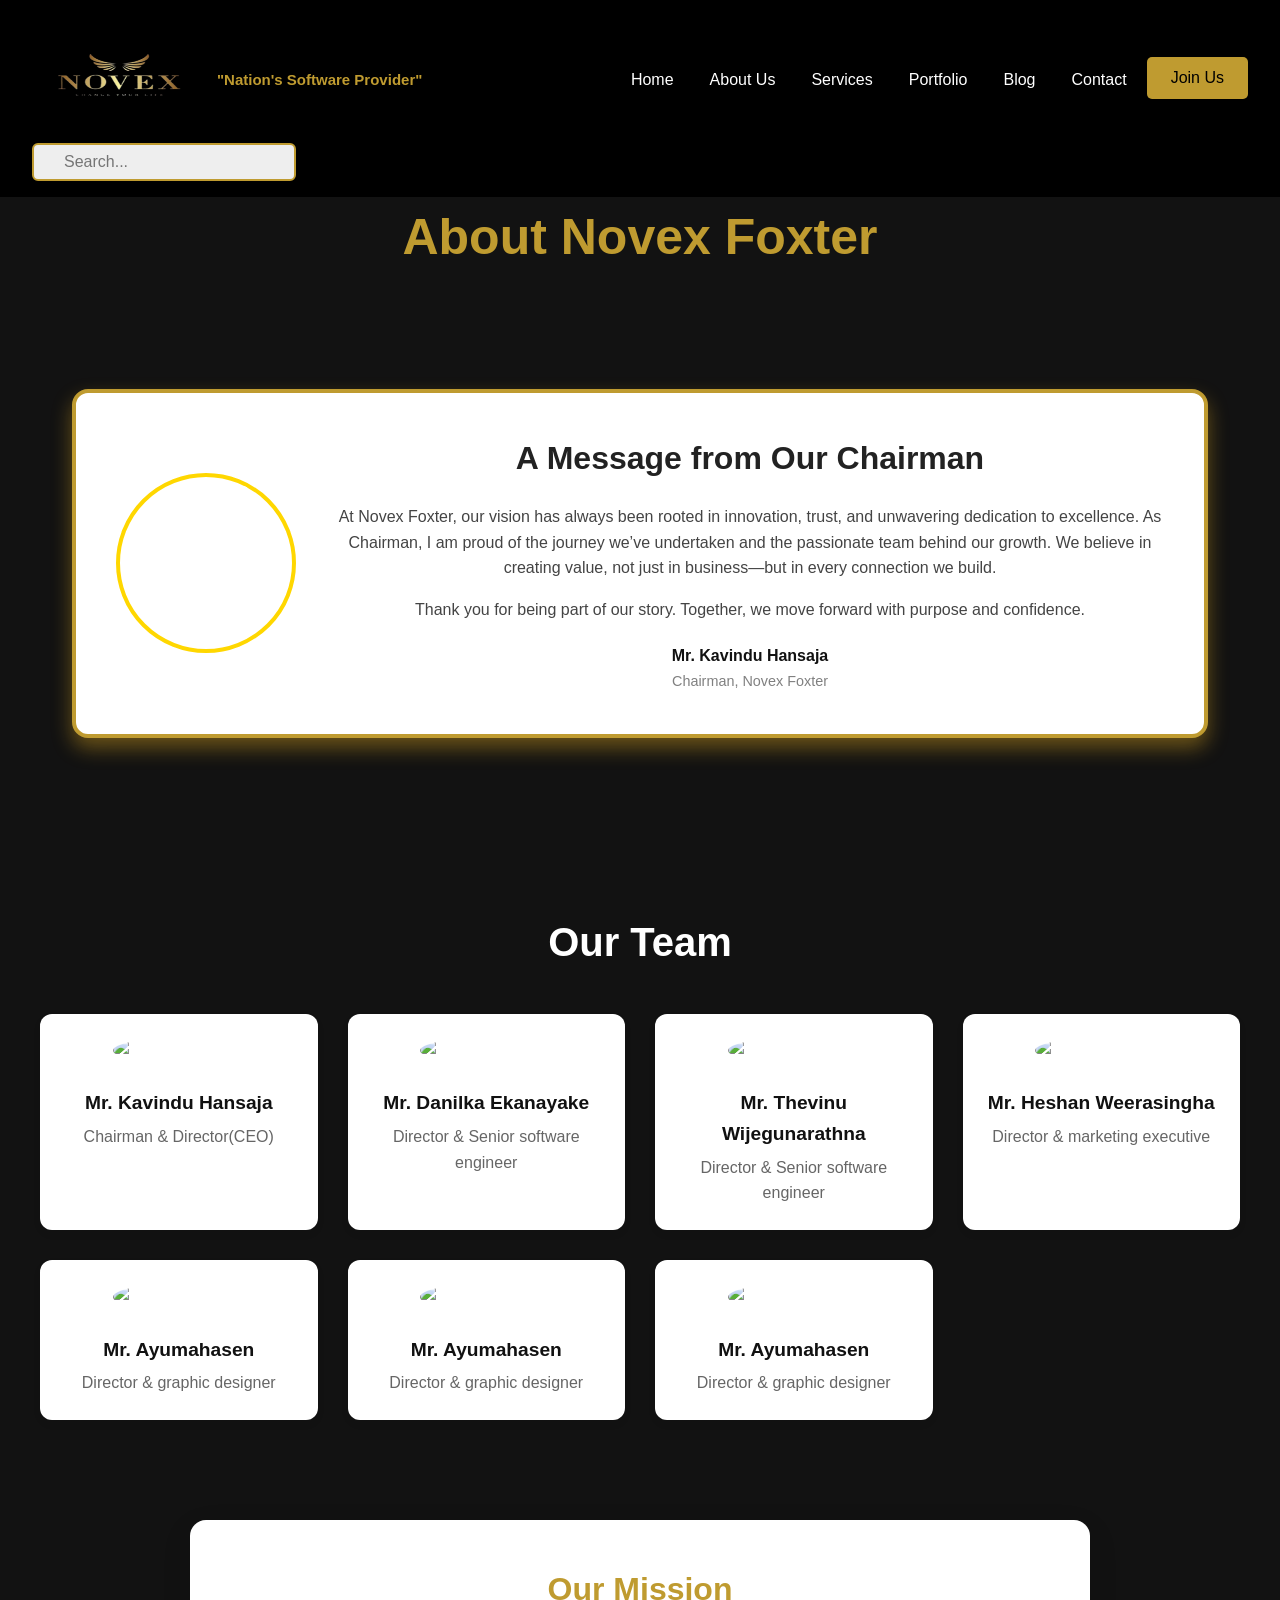
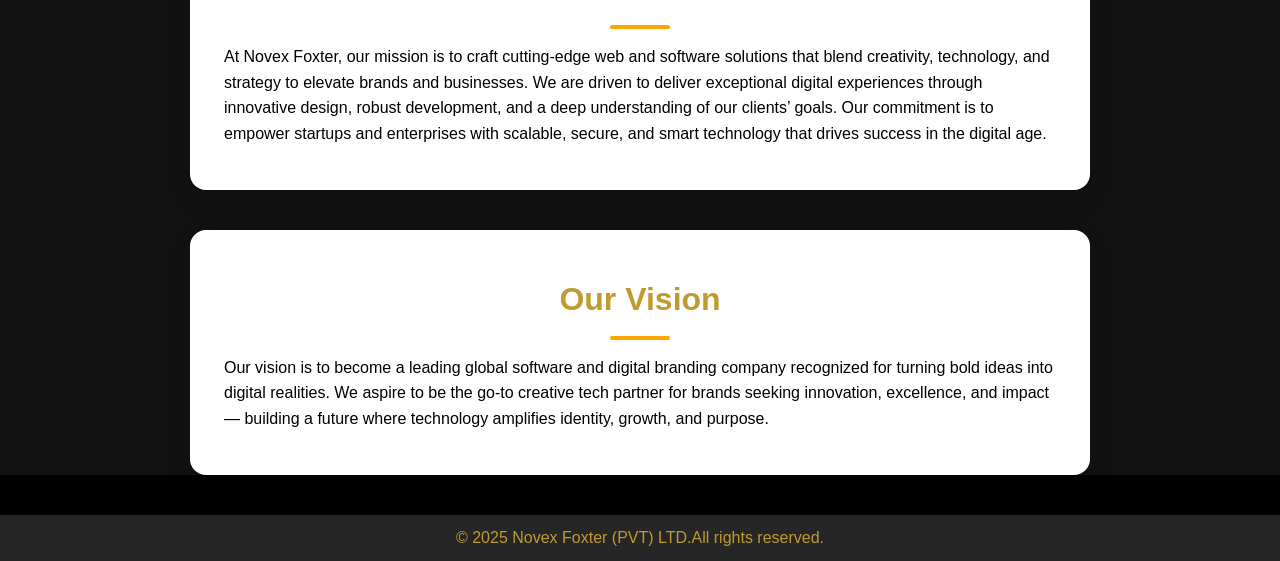
==== about.html @ 6d95a898 "Novex Foxter" ====
<!DOCTYPE html>
<html lang="en">
<head>
  <meta charset="UTF-8" />
  <meta name="viewport" content="width=device-width, initial-scale=1.0" />
  <title>Home | Novex Foxter</title>
  <link rel="stylesheet" href="Novex.css" />
  <link rel="icon" type="image/png" href="Pictures/Novex Foxter Logo.png" />
  <link rel="stylesheet" href="https://unpkg.com/aos@2.3.1/dist/aos.css" />
  <link href="https://fonts.googleapis.com/css2?family=Poppins:wght@400;600&family=Roboto:wght@300;400&display=swap" rel="stylesheet">
  <link href="https://cdnjs.cloudflare.com/ajax/libs/font-awesome/6.4.0/css/all.min.css" rel="stylesheet">
  <link href="https://cdn.jsdelivr.net/npm/aos@2.3.4/dist/aos.css" rel="stylesheet" />
</head>
<body>
<header class="header" data-aos="fade-down">
  <div class="logo">
    <a href="index.html"><img src="Pictures/Novex Foxter Logo.png" alt="Novex Logo" /></a>
    <p>"Nation's Software Provider"</p>
  </div>

  <!--Hamburger -->
  <div class="hamburger">
    <span></span>
    <span></span>
    <span></span>
  </div>

  <nav class="nav">
    <ul>
      <li><a href="index.html">Home</a></li>
      <li><a href="about.html">About Us</a></li>
      <li><a href="Services.html">Services</a></li>
      <li><a href="Portfolio.html">Portfolio</a></li>
      <li><a href="Blog.html">Blog</a></li>
      <li><a href="contact.html">Contact</a></li>
        <li class="cta">
          <button class="cta-button" onclick="window.location.href='career.html'">Join Us</button>
        </li>
    </ul>
  </nav>

  <div class="header-right">
    <input class="Search" placeholder="Search..." />
  </div>
</header>
<section class="About-Us">
  <h1 data-aos="zoom-in">About Novex Foxter</h1>
    <section class="chairman-message" data-aos="fade-up">
      <div class="container">
        <div class="message-card">
          <img src="https://encrypted-tbn0.gstatic.com/images?q=tbn:ANd9GcT8GYqWpGFiLZKCCKigoLrazGQ_enZmK9vgtQ&s" alt="Chairman" class="chairman-photo" />
          <div class="message-content">
            <h2>A Message from Our Chairman</h2>
            <p>
              At Novex Foxter, our vision has always been rooted in innovation, trust, and unwavering dedication to excellence. 
              As Chairman, I am proud of the journey we’ve undertaken and the passionate team behind our growth. 
              We believe in creating value, not just in business—but in every connection we build.
            </p>
            <p>
              Thank you for being part of our story. Together, we move forward with purpose and confidence.
            </p>
            <h4 class="chairman-name">Mr. Kavindu Hansaja</h4>
            <span class="chairman-title">Chairman, Novex Foxter</span>
          </div>
        </div>
      </div>
    </section>
    
  <section class="team-section">
    <h2>Our Team</h2>
    <div class="team-grid">
      <div class="team-card" data-aos="fade-up">
        <img src="https://encrypted-tbn0.gstatic.com/images?q=tbn:ANd9GcT8GYqWpGFiLZKCCKigoLrazGQ_enZmK9vgtQ&s" alt="Team Member 1" />
        <h3>Mr. Kavindu Hansaja</h3>
        <p>Chairman & Director(CEO)</p>
      </div>
      <div class="team-card" data-aos="fade-up">
        <img src="d:\Batch party\Kingswood batch party 22\Danilka Ekanayake.jpg" alt="Team Member 2" />
        <h3>Mr. Danilka Ekanayake</h3>
        <p>Director & Senior software engineer</p>
      </div>
      <div class="team-card" data-aos="fade-up">
        <img src="https://encrypted-tbn0.gstatic.com/images?q=tbn:ANd9GcT8GYqWpGFiLZKCCKigoLrazGQ_enZmK9vgtQ&s" alt="Team Member 3" />
        <h3>Mr. Thevinu Wijegunarathna</h3>
        <p>Director & Senior software engineer</p>
      </div>
      <div class="team-card" data-aos="fade-up">
        <img src="https://encrypted-tbn0.gstatic.com/images?q=tbn:ANd9GcT8GYqWpGFiLZKCCKigoLrazGQ_enZmK9vgtQ&s" alt="Team Member 3" />
        <h3>Mr. Heshan Weerasingha</h3>
        <p>Director & marketing executive</p>
      </div>
      <div class="team-card" data-aos="fade-up">
        <img src="https://encrypted-tbn0.gstatic.com/images?q=tbn:ANd9GcT8GYqWpGFiLZKCCKigoLrazGQ_enZmK9vgtQ&s" alt="Team Member 3" />
        <h3>Mr. Ayumahasen</h3>
        <p>Director & graphic designer</p>
      </div>
      <div class="team-card" data-aos="fade-up">
        <img src="https://encrypted-tbn0.gstatic.com/images?q=tbn:ANd9GcT8GYqWpGFiLZKCCKigoLrazGQ_enZmK9vgtQ&s" alt="Team Member 3" />
        <h3>Mr. Ayumahasen</h3>
        <p>Director & graphic designer</p>
      </div>
      <div class="team-card" data-aos="fade-up">
        <img src="https://encrypted-tbn0.gstatic.com/images?q=tbn:ANd9GcT8GYqWpGFiLZKCCKigoLrazGQ_enZmK9vgtQ&s" alt="Team Member 3" />
        <h3>Mr. Ayumahasen</h3>
        <p>Director & graphic designer</p>
      </div>  
    </div>
  </section>
  <section class="our-mission-vision">
  <section class="our-mission" data-aos="fade-up">
  <div class="mission-card"> 
    <h1>Our Mission</h1>
    <p>At Novex Foxter, our mission is to craft cutting-edge web and software solutions that blend creativity, technology, and strategy to elevate brands and businesses. We are driven to deliver exceptional digital experiences through innovative design, robust development, and a deep understanding of our clients’ goals. Our commitment is to empower startups and enterprises with scalable, secure, and smart technology that drives success in the digital age.</p>
  </div> 
  </section>

  <section class="our-vision" data-aos="fade-up">
    <div class="vision-card">
    <h1>Our Vision</h1>
    <p>Our vision is to become a leading global software and digital branding company recognized for turning bold ideas into digital realities. We aspire to be the go-to creative tech partner for brands seeking innovation, excellence, and impact — building a future where technology amplifies identity, growth, and purpose.</p>
  </div>
  </section>
  </section>
</section>

    <footer>
        <p>&copy; 2025 Novex Foxter (PVT) LTD.All rights reserved.</p>
    </footer>
    <script src="Novex.js"></script>
    <script src="https://unpkg.com/aos@2.3.1/dist/aos.js"></script>
  <script>
    AOS.init({ duration: 1200 });
  </script>
</body>
</html>
---- Novex.css ----
* {
    margin: 0;
    padding: 0;
    box-sizing: border-box;
}

body {
    font-family: 'Arial', sans-serif;
    line-height: 1.6;
}

/* Animations */
@keyframes fadeIn {
    from {
        opacity: 0;
    }
    to {
        opacity: 1;
    }
}

@keyframes slideInUp {
    from {
        transform: translateY(50px);
        opacity: 0;
    }
    to {
        transform: translateY(0);
        opacity: 1;
    }
}

@keyframes slideInLeft {
    from {
        transform: translateX(-50px);
        opacity: 0;
    }
    to {
        transform: translateX(0);
        opacity: 1;
    }
}

@keyframes slideInRight {
    from {
        transform: translateX(50px);
        opacity: 0;
    }
    to {
        transform: translateX(0);
        opacity: 1;
    }
}

/* GENERAL HEADER STYLES */
header {
  background-color: rgba(0, 0, 0, 0.8);
  color: var(--lightgray);
  padding: 1rem 2rem;
  display: flex;
  flex-wrap: wrap;
  justify-content:space-between;
  align-items: center;
  position: sticky;
  top: 0;
  z-index: 999;
  backdrop-filter: blur(10px); /* optional: adds blur behind */
}

.logo {
  color: #bf9b30;
  display: flex;
  font-size: 15px;
  font-weight: bold;
  text-align: center;
  align-items: center;
  gap: 10px;
}
.logo img{
  width: 175px;
  height: 120px;
  transition: all 0.6s ease;
}
.logo img:hover{
transform: scale(1.05);
}
.nav ul {
  display: flex;
  gap: 20px;
  list-style: none;
  margin: 0;
  padding: 0;
}

.nav a {
  color: #ffffff;
  margin-left: 1rem;
  text-decoration: none;
  display: inline-block;
  padding: 10px 0;
  text-align: center;
  position: relative; /* required for ::after */
  transition: all 0.4s ease;
}

/* Animated gold underline */
.nav a::after {
  content: "";
  position: absolute;
  left: 0;
  bottom: 5px;
  width: 0;
  height: 2px;
  background-color: #bf9b30;
  transition: width 0.3s ease-in-out;
}

.nav a:hover::after {
  width: 100%;
}

.nav a:hover {
  color: #bf9b30;
  transform: scale(1.05);
}

.cta-button{
  padding: 0.75rem 1.5rem;
  font-size: 1rem;
  border: none;
  border-radius: 5px;
  cursor: pointer;
  transition: background-color 0.3s, transform 0.2s ease;
  animation: slideInUp 2.5s ease;
  color: #000000;
  background-color: #bf9b30;
}
.cta-button:hover{
  color: #000000;
  background-color: #d4b344;
}
.header-right input {
  padding: 8px 30px;
  border: solid 2px #bf9b30;
  border-radius: 6px;
  color: var(--black);
  text-align: left;
  transition: all 0.5s ease;
}
.header-right input:hover{
  border: solid 2px #d4b344;
  border-radius: 6px;
  color: var(--black);
  transform: scale(1.05);
}

.hamburger {
  display: none;
  flex-direction: column;
  justify-content: center;
  align-items: center;
  cursor: pointer;
  gap: 6px;
  width: 30px;
  height: 25px;
  z-index: 1001;
}

.hamburger span {
  display: block;
  width: 100%;
  height: 3px;
  background-color: #ffffff; 
  border-radius: 2px;
  transition: all 0.3s ease;
}

/* Toggle hamburger animation */
.hamburger.toggle span:nth-child(1) {
  transform: rotate(45deg) translate(5px, 5px);
}
.hamburger.toggle span:nth-child(2) {
  opacity: 0;
}
.hamburger.toggle span:nth-child(3) {
  transform: rotate(-45deg) translate(6px, -6px);
}

/* Responsive nav */
@media (max-width: 768px) {
  .nav {
    position: absolute;
    top: 100px;
    left: 0;
    width: 100%;
    background: rgba(0, 0, 0, 0.8);
    overflow: hidden;
    max-height: 0;
    opacity: 0;
    transition: max-height 0.5s ease, opacity 0.5s ease;
    z-index: 100;
  }

  .nav.nav-active {
    display: flex;
    flex-direction: column;
    align-items: center;
    max-height: 800px;
    opacity: 1;
  }

  .nav ul {
    flex-direction: column;
    align-items: center;
    width: 100%;
    padding: 1rem 0;
  }

  .nav ul li {
    width: 100%;
    text-align: center;
    margin: 0.5rem 0;
  }

  .hamburger {
    color: #000000;
    display: flex;
  }

  .header {
    flex-wrap: wrap;
    justify-content: space-between;
  }

  .nav a {
    margin: 0.5rem 0;
    display: block;
    width: 100%;
  }
}
/* Hero Section */
.hero {
    display: flex;
    background-image: url('https://static.vecteezy.com/system/resources/previews/006/028/982/large_2x/3d-black-abstract-triangles-and-golden-lines-background-modern-geometric-pattern-dark-glass-free-free-photo.jpg');
    position: relative;
    flex-direction: column;
    justify-content: center;
    align-items: flex-start;
    width: 100%;
    height: 100vh;
    overflow: hidden;
    color: #fff;
    padding: 2rem;
}

.hero .background-video {
    position: absolute;
    top: 0;
    left: 0;
    width: 100%;
    height: 100%;
    object-fit: cover;
    z-index: -1;
}

.hero .content {
    position: relative;
    z-index: 1;
    text-align: left;
    max-width: 600px;
}

.hero h1 {
    font-size: 3.3rem;
    margin-bottom: 1rem;
    color: #ffffff;
    font-style: italic;
    animation: slideInRight 1.5s ease;
    white-space: nowrap;
    overflow: hidden;
    display: inline-block;
    border-right: 2px solid white;
}

.hero p {
    font-size: 1.5rem;
    margin-bottom: 2rem;
    color: #bf9b30;
    font-style: italic;
    white-space: nowrap;
    overflow: hidden;
    animation: slideInUp 2s ease;
}

.hero button {
    padding: 0.75rem 1.5rem;
    font-size: 1rem;
    border: none;
    border-radius: 5px;
    cursor: pointer;
    transition: background-color 0.3s, transform 0.2s ease;
    animation: slideInUp 2.5s ease;
}
  
.work-button {
    background-color: #343a40; 
    color: #ffffff; 
}
  
.contact-button {
    background-color: #bf9b30; 
    color: #000000; 
}
  
.hero button:hover {
    transform: scale(1.1);
}
  
.work-button:hover {
    background-color: #bf9b30;
    color: #000000;
}
  
.contact-button:hover {
    background-color: #2c2c2c; 
    color: #bf9b30; 
}

.button-container {
    display: flex;
    justify-content: start;
    gap: 1rem;
    margin-top: 1.5rem;
}

@media (max-width: 768px) {
  .hero {
    align-items: center;
    padding: 2rem 1rem;
    text-align: center;
    height: auto; 
    background-position: center;
  }

  .hero .content {
    max-width: 100%;
    align-items: center;
    justify-content: center;
  }

  .hero h1 {
    font-size: 2rem;
    text-align: center;
    white-space: normal; 
    border-right: none;
  }

  .hero p {
    font-size: 1.1rem;
    white-space: normal; 
    text-align: center;
  }

  .button-container {
    flex-direction: column;
    align-items: center;
    justify-content: center;
    width: 100%;
    gap: 1rem;
    margin-top: 1.5rem;
  }

  .hero button {
    width: 80%;
    font-size: 1rem;
  }
}

/* Greeting Section */
.container {
    text-align: center;
}

.container h1 {
    font-size: 3rem;
    color: #ffffff;
    animation: fadeIn 2s ease-in-out;
}

.date {
    font-size: 20px;
    color: #000000;
}
/*About us section*/
.about-preview {
  background: linear-gradient(180deg, #000000,#bf9b30);
  color: #ffffff;
  padding: 4rem 2rem;
}

.about-container {
  display: flex;
  flex-wrap: wrap;
  align-items: center;
  justify-content: space-between;
  gap: 2rem;
  max-width: 1200px;
  margin: 0 auto;
}

.about-text {
  flex: 1;
  min-width: 280px;
}

.about-text h2 {
  font-size: 2rem;
  margin-bottom: 1rem;
  color: #ffffff;
}

.about-text p {
  font-size: 1.1rem;
  line-height: 1.6;
  margin-bottom: 1.5rem;
}

.about-text .gold {
  color: #bf9b30;
  font-weight: bold;
}

.about-btn {
  display: inline-block;
  padding: 10px 25px;
  background-color: #bf9b30;
  color: #000000;
  text-decoration: none;
  font-weight: bold;
  border-radius: 6px;
  transition: all 0.4s ease;
}

.about-btn:hover {
  background-color: #d4b344;
  transform: scale(1.05);
}

.about-image {
  flex: 1;
  min-width: 280px;
}

.about-image img {
  max-width: 100%;
  border: 4px solid #bf9b30;
  border-radius: 12px;
  transition: all 0.4s ease;
}

.about-image img:hover {
  box-shadow: 0 12px 20px rgba(255, 255, 255, 0.7);
  transform: scale(1.03);
}
@media (max-width: 768px) {
  .about-container {
    flex-direction: column;
    text-align: center;
  }
}

/*About Us spage*/
.About-Us{
  background-color: #121212;
}
.About-Us h1{
  color: #bf9b30;
  font-size: 50px;
  text-align: center;
}
.chairman-message {
  padding: 80px 20px;
}

.container {
  max-width: auto;
  margin: 0 auto;
}

.message-card {
  display: flex;
  flex-wrap: wrap;
  align-items: center;
  gap: 40px;
  background: #fff;
  border: 4px solid #bf9b30;
  transition: all 0.3s ease;
  border-radius: 16px;
  padding: 40px;
  box-shadow: 0 10px 20px rgba(235, 178, 33, 0.4);
}
.message-card:hover{
  transform: translateY(-5px);
  border: 4px solid #d4b344;
  box-shadow: 0 10px 20px rgba(255, 207, 64, 0.7);
}
.chairman-photo {
  width: 180px;
  height: 180px;
  border-radius: 50%;
  object-fit: cover;
  border: 4px solid gold;
}

.message-content {
  flex: 1;
  min-width: auto;
}

.message-content h2 {
  font-size: 2rem;
  color: #222;
  margin-bottom: 20px;
}

.message-content p {
  font-size: 1rem;
  color: #444;
  line-height: 1.6;
  margin-bottom: 16px;
}

.chairman-name {
  font-weight: bold;
  color: #111;
  margin-top: 20px;
}

.chairman-title {
  color: gray;
  font-size: 0.9rem;
}

.team-section {
  padding: 60px 20px;
  text-align: center;

}

.team-section h2 {
  font-size: 2.5rem;
  margin-bottom: 40px;
  color: #ffffff;
}

.team-grid {
  display: grid;
  grid-template-columns: repeat(auto-fit, minmax(250px, 1fr));
  gap: 30px;
  max-width: 1200px;
  margin: 0 auto;
}

.team-card {
  background: #fff;
  border: 4px solid transparent;
  border-radius: 12px;
  padding: 20px;
  transition: all 0.3s ease;
  box-shadow: 0 4px 8px rgba(0,0,0,0.05);
}

.team-card:hover {
  border-color: #bf9b30;
  transform: translateY(-5px);
  box-shadow: 0 6px 20px rgba(255, 207, 64, 0.7);
}

.team-card img {
  width: 100px;
  height: 100px;
  object-fit: cover;
  border-radius: 50%;
  margin-bottom: 15px;
}

.team-card h3 {
  margin: 10px 0 5px;
  font-size: 1.2rem;
  color: #111;
}

.team-card p {
  margin: 0;
  color: #666;
}
/*Mission & Vision section */
.mission-card{
  max-width: 900px;
  margin: 40px auto;
  background-color: white;
  color: #000000;
  border: 4px solid transparent;
  border-radius: 16px;
  padding: 40px 30px;
  transition: all 0.3s ease;
  box-shadow: 0 10px 30px rgba(0, 0, 0, 0.1);
  opacity: 0;
  transform: translateY(40px);
  animation: fadeUp 1s ease-out forwards;
}

.vision-card{
  max-width: 900px;
  margin: 40px auto;
  color: #000000;
  background-color: white;
  border: 4px solid transparent;
  border-radius: 16px;
  padding: 40px 30px;
  transition: all 0.3s ease;
  box-shadow: 0 10px 30px rgba(0, 0, 0, 0.1);
  opacity: 0;
  transform: translateY(40px);
  animation: fadeUp 1s ease-out forwards;
}
.mission-card:hover{
  border-color: #bf9b30;
  transform: translateY(-5px);
  box-shadow: 0 6px 20px rgba(255, 207, 64, 0.7);
}

.vision-card:hover{
     border-color: #bf9b30;
     transform: translateY(-5px);
     box-shadow: 0 6px 20px rgba(255, 207, 64, 0.7);
}
section:nth-child(2) {
  animation-delay: 0.5s;
}

.our-mission-vision h1 {
  font-size: 2rem;
  margin-bottom: 15px;
  color: #bf9b30;
  text-align: center;
  position: relative;
}

.mission-card h1::after {
  content: "";
  width: 60px;
  height: 4px;
  background: #ffa500;
  display: block;
  margin: 10px auto 0;
  border-radius: 2px;
}
.vision-card h1::after{
  content: "";
  width: 60px;
  height: 4px;
  background: #ffa500;
  display: block;
  margin: 10px auto 0;
  border-radius: 2px;
}
@keyframes fadeUp {
  to {
    opacity: 1;
    transform: translateY(0);
  }
}

@media (max-width: 600px) {
  section {
    padding: 30px 20px;
  }

  h1 {
    font-size: 1.5rem;
  }
}
/* Portfolio Section */
.portfolio-section {
  background-color: #000;
  background-image: url('https://images.unsplash.com/photo-1637855318550-28872c693b08?q=80&w=1931&auto=format&fit=crop&ixlib=rb-4.0.3&ixid=M3wxMjA3fDB8MHxwaG90by1wYWdlfHx8fGVufDB8fHx8fA%3D%3D');
  color: #fff;
  padding: 4rem 2rem;
  text-align: center;
  animation: fadeInUp 1.5s ease;
}

.section-header h2 {
  font-size: 2.5rem;
  color: #ffffff;
  animation: slideInLeft 1s ease;
}

.section-header p {
  font-size: 1.25rem;
  color: #ffffff;
  margin-bottom: 3rem;
  animation: slideInRight 1.2s ease;
}

.portfolio-grid {
  display: grid;
  grid-template-columns: repeat(auto-fit, minmax(300px, 1fr));
  gap: 1.5rem;
}

.portfolio-item {
  background-color: #ffffff;
  border: 2px solid #bf9b30;
  border-radius: 12px;
  overflow: hidden;
  box-shadow: 0 4px 10px rgba(0, 0, 0, 0.3);
  position: relative;
  transition: transform 0.3s ease, box-shadow 0.3s ease;
  animation: zoomIn 1.3s ease;
}

.portfolio-item:hover {
  transform: translateY(-8px) scale(1.05);
  box-shadow: 0 6px 15px #d4b344;
}

.portfolio-item img {
  width: 100%;
  height: auto;
  animation: fadeIn 1.2s ease;
}

.portfolio-content {
  padding: 1.5rem;
  text-align: left;
  animation: fadeInUp 1.5s ease;
}

.portfolio-content h3 {
  font-size: 1.5rem;
  color: #000000;
  margin-bottom: 0.5rem;
}

.portfolio-content p {
  font-size: 1rem;
  color: #000000;
}

/* Project Tags */
.project-tags {
  margin-top: 0.5rem;
}

.project-tags span {
  display: inline-block;
  background-color: #bf9b30;
  color: #000000;
  padding: 0.3rem 0.6rem;
  border-radius: 8px;
  font-size: 0.85rem;
  margin-right: 0.5rem;
  margin-top: 0.5rem;
}

.project-tags span:last-child {
  margin-right: 0;
}

/* View Button */
.view-btn {
  display: inline-block;
  margin-top: 1rem;
  padding: 0.5rem 1rem;
  background-color: #bf9b30;
  color: #000000;
  text-transform: uppercase;
  font-weight: bold;
  border-radius: 8px;
  text-decoration: none;
  transition: background-color 0.3s, transform 0.3s;
  animation: fadeInUp 2s ease;
}

.view-btn:hover {
  background-color: #d4b344;
  color: #ffffff;
  transform: scale(1.1) translateY(-3px);
}

/* Initial state before scrolling */
.animate-on-scroll {
  opacity: 0;
  transform: translateY(20px);
  transition: opacity 1s ease, transform 1s ease;
}

/* Activated state */
.animate-on-scroll.in-view {
  opacity: 1;
  transform: translateY(0);
}


/* Animations */
@keyframes fadeIn {
  from {
    opacity: 0;
  }
  to {
    opacity: 1;
  }
}

@keyframes fadeInUp {
  from {
    opacity: 0;
    transform: translateY(20px);
  }
  to {
    opacity: 1;
    transform: translateY(0);
  }
}

@keyframes slideInLeft {
  from {
    opacity: 0;
    transform: translateX(-50px);
  }
  to {
    opacity: 1;
    transform: translateX(0);
  }
}

@keyframes slideInRight {
  from {
    opacity: 0;
    transform: translateX(50px);
  }
  to {
    opacity: 1;
    transform: translateX(0);
  }
}

@keyframes zoomIn {
  from {
    transform: scale(0.8);
    opacity: 0;
  }
  to {
    transform: scale(1);
    opacity: 1;
  }
}
.signup-container {
  position: absolute;
  top: 50%;
  left: 50%;
  transform: translate(-50%, -50%);
  width: 350px;
  height: 450px;
  text-align: center;
  border: 2px solid #bf9b30;
  border-radius: 12px;
  padding: 10px 20px;
  background: transparent;
  backdrop-filter: blur(6px);
  box-shadow: 5px 5px 10px 0 #bf9b30;
  
}

.signup-container h2 {
  text-align: center;
  margin-bottom: 20px;
  color:  #bf9b30;
}

.form-group {
  margin-bottom: 15px;
  content: center;
}

.form-group label {
  display: block;
  margin-bottom: 5px;
  font-weight: bold;
  color: #ffffff;
}

.form-group input {
  width: 90%;
  padding: 10px;
  border: 1px solid #d4cbba;
  border-radius: 4px;
  font-size: 16px;
}

.form-group input:focus {
  border-color: #bf9b30;
  outline: none;
}

.signup-btn {
  display: block;
  width: 100%;
  padding: 10px;
  font-size: 16px;
  color: #000000;
  background-color: #bf9b30;
  border: none;
  border-radius: 4px;
  cursor: pointer;
  margin-top: 10px;
}

.signup-btn:hover {
  background-color: #d4b344;
  color: #ffffff;
}

.text-center {
  text-align: center;
  color: #ffffff;
  margin-top: 10px;
}

.text-center a {
  color:#bf9b30;
  text-decoration: none;
}

.text-center a:hover {
  text-decoration: underline;
  color: #1b8f0c;
}
/*Join Us section*/

* {
  margin: 0;
  padding: 0;
  box-sizing: border-box;
  font-family: 'Arial', sans-serif;
}

body {
  background-color: #000;
  color: #fff;
  line-height: 1.6;
}

.container {
  max-width: 1200px;
  margin: 0 auto;
  padding: 2rem;
}
/*join us sections*/
* {
  margin: 0;
  padding: 0;
  box-sizing: border-box;
}

.join-us-section {
  display: flex;
  flex-direction: column;
  gap: 80px;
  max-width: 1200px;
  margin: auto;
}

.role-item {
  display: grid;
  grid-template-columns: repeat(2, 1fr);
  gap: 30px;
  align-items: center;
  opacity: 0;
  transform: translateY(20px);
  transition: opacity 0.6s ease, transform 0.6s ease;
}

.role-item.visible {
  opacity: 1;
  transform: translateY(0);
}

.role-item:nth-child(even) {
  grid-template-columns: 1fr 1fr;
  direction: rtl;
}

.role-image img {
  width: 100%;
  max-width: 500px;
  border-radius: 15px;
}

.role-content {
  padding: 20px;
  background: rgba(255, 215, 0, 0.1);
  border-radius: 15px;
  transition: transform 0.3s ease;
}

.role-content:hover {
  transform: translateY(-5px);
}

.role-title {
  font-size: 24px;
  font-weight: 600;
  color: gold;
}

.role-description {
  margin: 10px 0 20px;
  font-size: 16px;
  color: #ccc;
}

.apply-btn {
  display: inline-block;
  padding: 10px 20px;
  background-color: transparent;
  color: gold;
  border: 2px solid gold;
  text-transform: uppercase;
  font-weight: bold;
  cursor: pointer;
  transition: box-shadow 0.3s ease, color 0.3s ease;
  border-radius: 25px;
}

.apply-btn:hover {
  box-shadow: 0 0 15px gold;
  color: white;
}
.section h2{
  text-align: center;
  justify-content: center;
  font-size: 2.5rem;
  color: #ffffff;
  animation: slideInLeft 1s ease;
}
.flip-card{
  position: relative;
  width: 100%;
  height: 100%;
  text-align: center;
}
.flip-card h1,h3{
  color: #ffffff;
}
.join-us-section h1{
  text-align: center;
  justify-content: center;
  font-size: 2.5rem;
  color: #ffffff;
  animation: slideInLeft 1s ease;
}
/*apply now section*/
.apply-container {
  background: rgba(255, 255, 255, 0.05);
  padding: 30px;
  border-radius: 12px;
  box-shadow: 0 8px 20px rgba(0, 0, 0, 0.6);
  width: 90%;
  max-width: 500px;
  animation: fadeIn 1.5s ease;
}

/* Center the heading text only */
.fade-in {
  text-align: center;
  margin-bottom: 20px;
  color: gold;
}

label {
  display: block;
  margin-top: 15px;
  margin-bottom: 5px;
  font-weight: bold;
}

input, select, textarea {
  width: 100%;
  padding: 10px;
  border: none;
  border-radius: 8px;
  background: #eee;
  color: #000;
  font-size: 16px;
}

button.submit-btn {
  margin-top: 20px;
  width: 100%;
  padding: 12px;
  background-color: gold;
  color: black;
  font-weight: bold;
  border: none;
  border-radius: 8px;
  cursor: pointer;
  transition: transform 0.2s ease;
}

button.submit-btn:hover {
  transform: scale(1.05);
  background-color: #ffd700;
}

.success-message {
  margin-top: 20px;
  text-align: center;
  color: limegreen;
  font-weight: bold;
}

.hidden {
  display: none;
}

/* Animations */
@keyframes fadeIn {
  from { opacity: 0; transform: scale(0.9); }
  to { opacity: 1; transform: scale(1); }
}

.fade-in {
  animation: fadeIn 1s ease forwards;
}

.slide-in {
  animation: slideIn 1s ease forwards;
}

@keyframes slideIn {
  from { transform: translateY(40px); opacity: 0; }
  to { transform: translateY(0); opacity: 1; }
}

/*footer*/
footer {
  background-color: #262626;
  padding: 10px 0;
  color: #bf9b30;
  text-align: center;
  font-size: 1rem;
  animation: fadeIn 2s ease;
}
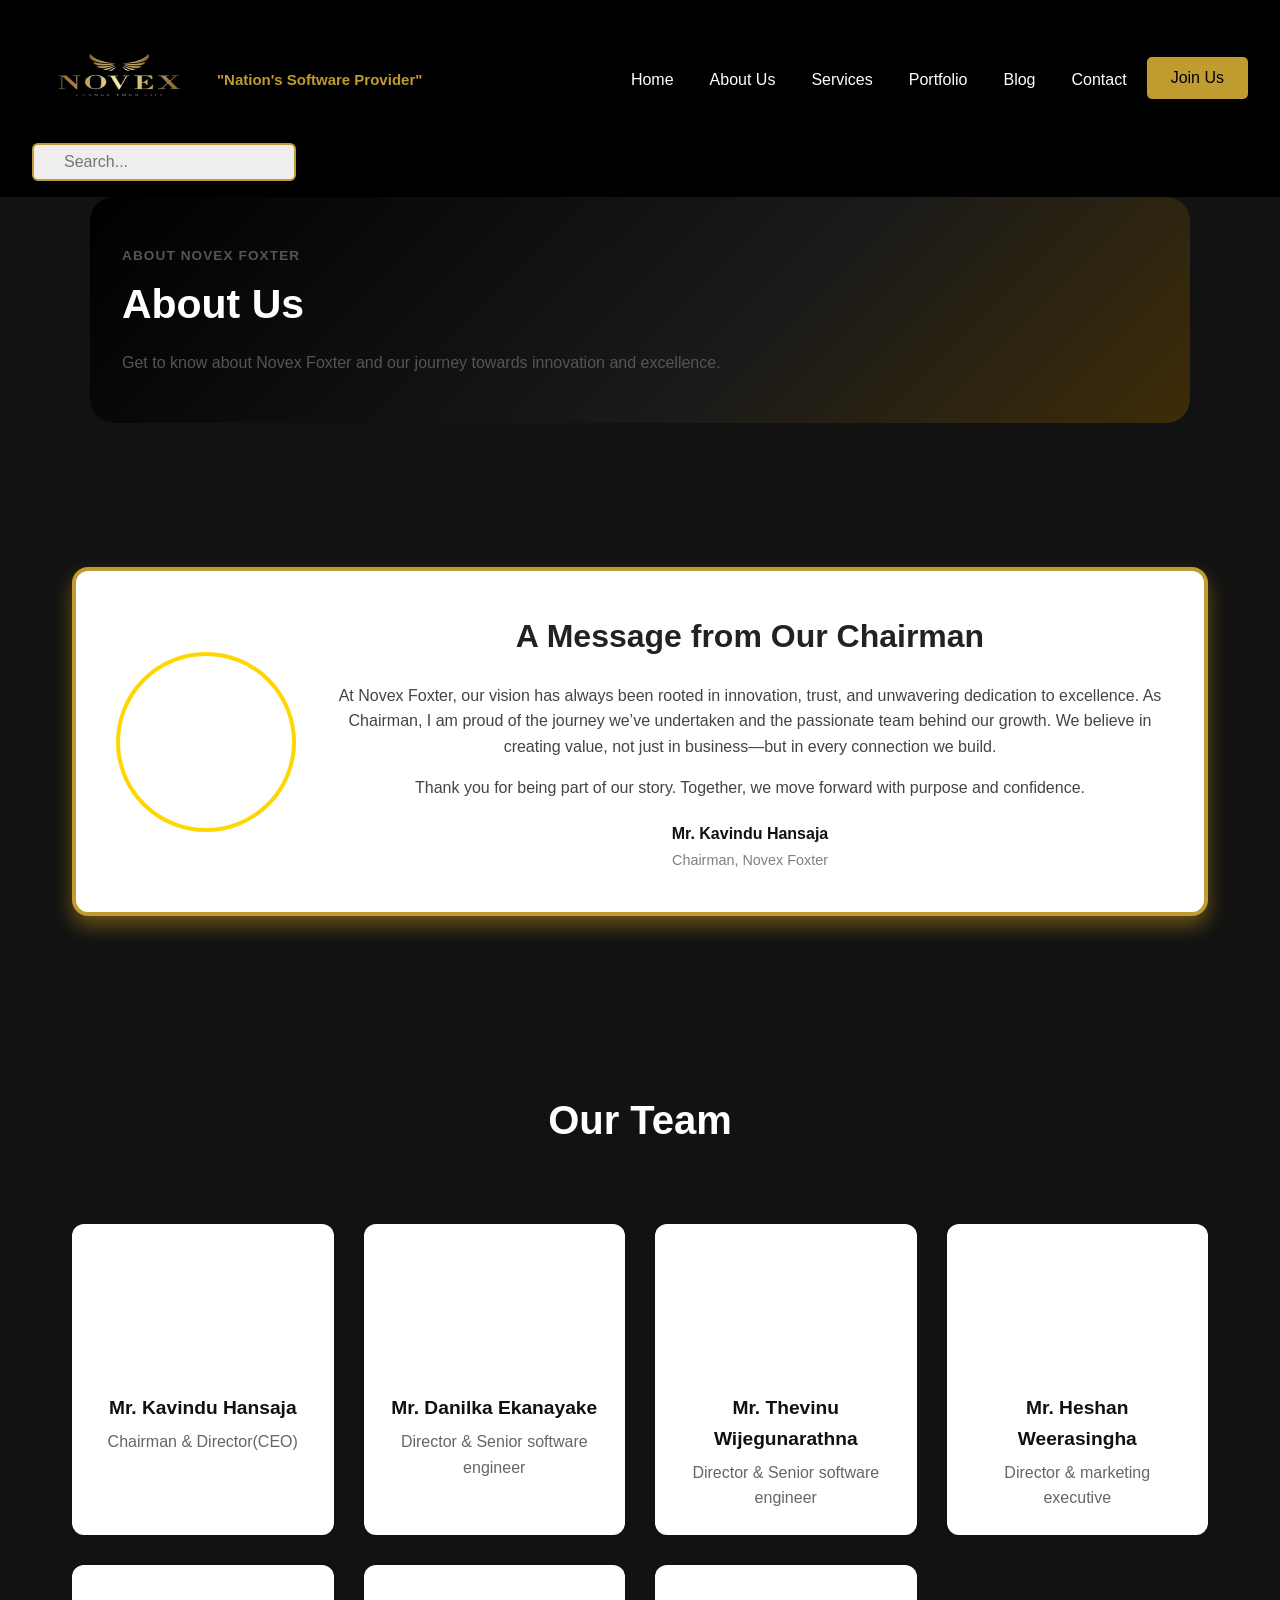
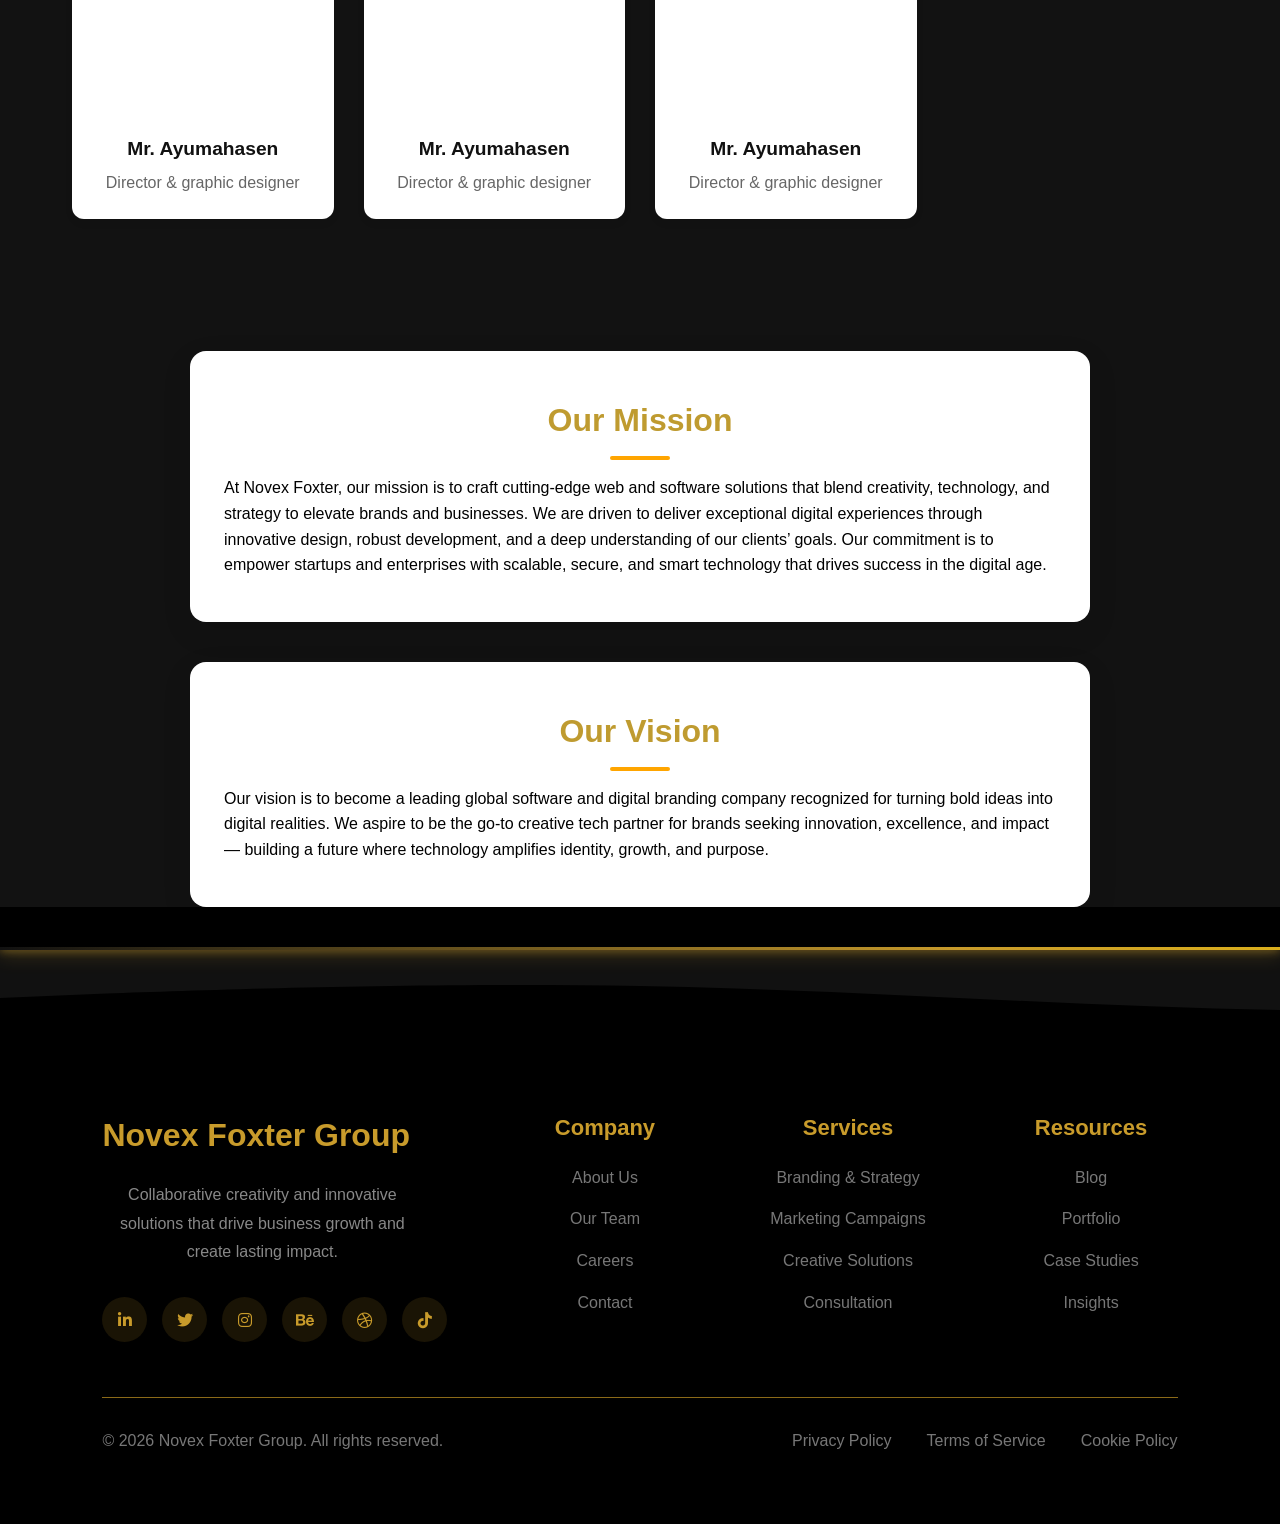
==== commit 878fc4d8: "Updated" ====
--- a/about.html
+++ b/about.html
@@ -44,7 +44,13 @@
   </div>
 </header>
 <section class="About-Us">
-  <h1 data-aos="zoom-in">About Novex Foxter</h1>
+      <section class="about-hero" data-aos="fade-up">
+      <div>
+        <p class="promo-label">About Novex Foxter</p>
+        <h1>About Us</h1>
+        <p>Get to know about Novex Foxter and our journey towards innovation and excellence.</p>
+      </div>
+    </section>
     <section class="chairman-message" data-aos="fade-up">
       <div class="container">
         <div class="message-card">
@@ -122,10 +128,97 @@
   </section>
   </section>
 </section>
-
-    <footer>
-        <p>&copy; 2025 Novex Foxter (PVT) LTD.All rights reserved.</p>
-    </footer>
+<div class="footer-top">
+
+    <div class="gold-line"></div>
+
+    <svg class="wave"
+         viewBox="0 0 1440 120"
+         preserveAspectRatio="none">
+
+        <path fill="#000"
+        d="M0,64L60,58C120,53,240,43,360,48C480,53,600,75,720,80C840,85,960,75,1080,58C1200,43,1320,21,1380,10L1440,0L1440,120L0,120Z">
+        </path>
+
+    </svg>
+
+</div>    
+<footer class="footer">
+    <div class="footer-container">
+
+        <!-- Company Info -->
+        <div class="footer-column footer-brand">
+            <h2>Novex Foxter Group</h2>
+
+            <p>
+                Collaborative creativity and innovative
+                solutions that drive business growth and
+                create lasting impact.
+            </p>
+
+<div class="social-icons">
+    <a href="#"><i class="fab fa-linkedin-in"></i></a>
+    <a href="#"><i class="fab fa-twitter"></i></a>
+    <a href="#"><i class="fab fa-instagram"></i></a>
+    <a href="#"><i class="fab fa-behance"></i></a>
+    <a href="#"><i class="fab fa-dribbble"></i></a>
+    <a href="#"><i class="fab fa-tiktok"></i></a>
+</div>
+        </div>
+
+        <!-- Company -->
+        <div class="footer-column">
+            <h3>Company</h3>
+
+            <ul>
+                <li><a href="#">About Us</a></li>
+                <li><a href="#">Our Team</a></li>
+                <li><a href="#">Careers</a></li>
+                <li><a href="#">Contact</a></li>
+            </ul>
+        </div>
+
+        <!-- Services -->
+        <div class="footer-column">
+            <h3>Services</h3>
+
+            <ul>
+                <li><a href="#">Branding & Strategy</a></li>
+                <li><a href="#">Marketing Campaigns</a></li>
+                <li><a href="#">Creative Solutions</a></li>
+                <li><a href="#">Consultation</a></li>
+            </ul>
+        </div>
+
+        <!-- Resources -->
+        <div class="footer-column">
+            <h3>Resources</h3>
+
+            <ul>
+                <li><a href="#">Blog</a></li>
+                <li><a href="#">Portfolio</a></li>
+                <li><a href="#">Case Studies</a></li>
+                <li><a href="#">Insights</a></li>
+            </ul>
+        </div>
+
+    </div>
+
+    <hr>
+
+    <div class="footer-bottom">
+
+        <p>© 2026 Novex Foxter Group. All rights reserved.</p>
+
+        <div class="footer-links">
+            <a href="#">Privacy Policy</a>
+            <a href="#">Terms of Service</a>
+            <a href="#">Cookie Policy</a>
+        </div>
+
+    </div>
+
+</footer>
     <script src="Novex.js"></script>
     <script src="https://unpkg.com/aos@2.3.1/dist/aos.js"></script>
   <script>
--- a/Novex.css
+++ b/Novex.css
@@ -398,6 +398,112 @@
   padding: 4rem 2rem;
 }
 
+/* Services grid */
+.services-grid {
+  display: grid;
+  grid-template-columns: repeat(3, 1fr);
+  gap: 1.5rem;
+  padding: 2rem;
+}
+.service-card {
+  background: rgba(255,255,255,0.03);
+  padding: 1.5rem;
+  border-radius: 8px;
+  color: #fff;
+  text-align: center;
+  min-height: 180px;
+}
+.service-icon { font-size: 28px; color: #bf9b30; margin-bottom: 0.75rem; }
+
+/* Portfolio grid */
+.portfolio-grid {
+  display: grid;
+  grid-template-columns: repeat(3, 1fr);
+  gap: 1rem;
+  padding: 2rem;
+}
+.portfolio-item { background: #111; border-radius: 8px; overflow: hidden; color: #fff; }
+.portfolio-item img { width: 100%; height: 180px; object-fit: cover; display: block; }
+.portfolio-content { padding: 1rem; }
+
+/* Team grid */
+.team-grid { display: grid; grid-template-columns: repeat(3,1fr); gap: 1rem; padding: 2rem; }
+.team-card { background: rgba(255,255,255,0.03); padding: 1rem; border-radius: 8px; color: #fff; text-align: center; }
+.team-card img { width: 100%; height: 180px; object-fit: cover; border-radius: 6px; }
+
+/* Normalize images across site to avoid oversized pictures */
+.about-image img,
+.portfolio-item img,
+.team-card img,
+.role-image img,
+.blog-card img {
+  width: 100%;
+  max-width: 100%;
+  height: 220px;
+  object-fit: cover;
+  display: block;
+}
+
+/* Slightly smaller on tablets and phones */
+@media (max-width: 1024px) {
+  .about-image img,
+  .portfolio-item img,
+  .team-card img,
+  .role-image img,
+  .blog-card img {
+    height: 200px;
+  }
+}
+
+@media (max-width: 768px) {
+  .about-image img,
+  .portfolio-item img,
+  .team-card img,
+  .role-image img,
+  .blog-card img {
+    height: 160px;
+  }
+}
+
+@media (max-width: 420px) {
+  .about-image img,
+  .portfolio-item img,
+  .team-card img,
+  .role-image img,
+  .blog-card img {
+    height: 120px;
+  }
+}
+
+/* Footer */
+footer { background-color: #111; color: #bf9b30; padding: 1.25rem 2rem; text-align: center; }
+
+/* Utility */
+.hidden { display: none !important; }
+
+/* Global responsive adjustments */
+@media (max-width: 1024px) {
+  .services-grid, .portfolio-grid, .team-grid { grid-template-columns: repeat(2, 1fr); }
+  .logo img { width: 140px; height: 90px; }
+}
+
+@media (max-width: 768px) {
+  .services-grid, .portfolio-grid, .team-grid { grid-template-columns: 1fr; }
+  .logo img { width: 120px; height: 80px; }
+  .header-right { order: 3; width: 100%; display: flex; justify-content: center; margin-top: 0.5rem; }
+  .nav { position: absolute; top: 80px; }
+  .hero { height: auto; padding: 3rem 1rem; }
+  .portfolio-item img, .team-card img { height: 220px; }
+}
+
+/* Small screens tweak */
+@media (max-width: 420px) {
+  .logo img { width: 100px; height: 70px; }
+  .header-right input { width: 100%; padding: 8px 12px; }
+  .hero h1 { font-size: 1.6rem; }
+  .hero p { font-size: 1rem; }
+}
+
 .about-container {
   display: flex;
   flex-wrap: wrap;
@@ -472,11 +578,6 @@
 /*About Us spage*/
 .About-Us{
   background-color: #121212;
-}
-.About-Us h1{
-  color: #bf9b30;
-  font-size: 50px;
-  text-align: center;
 }
 .chairman-message {
   padding: 80px 20px;
@@ -737,6 +838,46 @@
   text-align: left;
   animation: fadeInUp 1.5s ease;
 }
+.portfolio-grid {
+  display: grid;
+  grid-template-columns: repeat(auto-fit, minmax(300px, 1fr));
+  gap: 1.5rem;
+  align-items: stretch;
+}
+
+.portfolio-item {
+  display: flex;
+  flex-direction: column;
+  background-color: #ffffff;
+  border: 2px solid #bf9b30;
+  border-radius: 12px;
+  overflow: hidden;
+  box-shadow: 0 4px 10px rgba(0, 0, 0, 0.3);
+  transition: transform 0.3s ease, box-shadow 0.3s ease;
+  animation: zoomIn 1.3s ease;
+  height: 100%;
+}
+
+.portfolio-item:hover {
+  transform: translateY(-8px) scale(1.02);
+  box-shadow: 0 6px 15px #d4b344;
+}
+
+.portfolio-item img {
+  width: 100%;
+  height: 200px;
+  object-fit: cover;
+  flex-shrink: 0;
+}
+
+.portfolio-content {
+  padding: 1.5rem;
+  text-align: left;
+  display: flex;
+  flex-direction: column;
+  justify-content: space-between;
+  flex: 1 1 auto;
+}
 
 .portfolio-content h3 {
   font-size: 1.5rem;
@@ -825,6 +966,53 @@
   }
 }
 
+  .team-grid {
+    display: grid;
+    grid-template-columns: repeat(auto-fit, minmax(220px, 1fr));
+    gap: 30px;
+    max-width: 1200px;
+    margin: 0 auto;
+    align-items: stretch;
+  }
+
+  .team-card {
+    display: flex;
+    flex-direction: column;
+    align-items: center;
+    background: #fff;
+    border: 4px solid transparent;
+    border-radius: 12px;
+    padding: 20px;
+    transition: all 0.3s ease;
+    box-shadow: 0 4px 8px rgba(0,0,0,0.05);
+    height: 100%;
+  }
+
+  .team-card:hover {
+    border-color: #bf9b30;
+    transform: translateY(-5px);
+    box-shadow: 0 6px 20px rgba(255, 207, 64, 0.7);
+  }
+
+  .team-card img {
+    width: 120px;
+    height: 120px;
+    object-fit: cover;
+    border-radius: 50%;
+    margin-bottom: 15px;
+    flex-shrink: 0;
+  }
+
+  .team-card h3 {
+    margin: 10px 0 5px;
+    font-size: 1.2rem;
+    color: #111;
+  }
+
+  .team-card p {
+    margin: 0;
+    color: #666;
+  }
 @keyframes slideInLeft {
   from {
     opacity: 0;
@@ -998,6 +1186,13 @@
   max-width: 500px;
   border-radius: 15px;
 }
+.role-image img {
+  width: 100%;
+  max-width: 500px;
+  height: 220px;
+  object-fit: cover;
+  border-radius: 15px;
+}
 
 .role-content {
   padding: 20px;
@@ -1144,14 +1339,369 @@
   from { transform: translateY(40px); opacity: 0; }
   to { transform: translateY(0); opacity: 1; }
 }
-
+/* ================= Blog Section ================= */
+.about-hero {
+  max-width: 1100px;
+  margin: 0 auto 2rem;
+  padding: 3rem 2rem;
+  border-radius: 24px;
+  background: linear-gradient(135deg, #000000 0%, #1a1a1a 60%, #3d2c08 100%);
+  border: 1px solid var(--border);
+}
+
+.about-hero h1 {
+  font-size: clamp(1.9rem, 3.2vw, 2.8rem);
+  margin: 0.3rem 0 0.8rem;
+}
+
+.about-hero p {
+  max-width: 700px;
+  margin: 0;
+  color: #555;
+}
+
+.promo-label {
+  margin: 0 0 0.25rem;
+  font-size: 0.85rem;
+  text-transform: uppercase;
+  letter-spacing: 0.08em;
+  color: var(--Freshgreen);
+  font-weight: 700;
+}
+
+.blog-list{
+    display:grid;
+    grid-template-columns:repeat(auto-fit,minmax(320px,1fr));
+    gap:30px;
+    padding:60px 8%;
+}
+
+.blog-card{
+
+    display:flex;
+    flex-direction:column;
+
+    background:#111;
+    border-radius:15px;
+
+    overflow:hidden;
+
+    transition:0.4s;
+
+    height:100%;
+}
+
+.blog-card:hover{
+
+    transform:translateY(-8px);
+
+    box-shadow:0 12px 30px rgba(201,155,48,.25);
+
+}
+
+.blog-card img{
+
+    width:100%;
+    height:240px;
+
+    object-fit:cover;
+
+}
+
+.blog-content{
+
+    display:flex;
+    flex-direction:column;
+
+    flex:1;
+
+    padding:25px;
+
+}
+
+.blog-content h2{
+
+    color:#fff;
+
+    margin-bottom:15px;
+
+    font-size:1.4rem;
+
+}
+
+.blog-content p{
+
+    color:#bfbfbf;
+
+    line-height:1.8;
+
+    flex-grow:1;
+
+}
+
+.read-more{
+
+    margin-top:25px;
+
+    display:inline-block;
+
+    color:#c89b2b;
+
+    text-decoration:none;
+
+    font-weight:600;
+
+    transition:.3s;
+
+}
+
+.read-more:hover{
+
+    color:#ffd700;
+
+    transform:translateX(6px);
+
+}
+
+/* Tablet */
+
+@media(max-width:992px){
+
+.blog-list{
+
+    grid-template-columns:repeat(2,1fr);
+
+}
+
+}
+
+/* Mobile */
+
+@media(max-width:768px){
+
+.blog-list{
+
+    grid-template-columns:1fr;
+
+    padding:40px 20px;
+
+}
+
+.blog-card img{
+
+    height:220px;
+
+}
+
+}
 /*footer*/
-footer {
-  background-color: #262626;
-  padding: 10px 0;
+.read-more {
+  margin-top: 0.5rem;
   color: #bf9b30;
-  text-align: center;
-  font-size: 1rem;
-  animation: fadeIn 2s ease;
-}
-
+  text-decoration: none;
+  font-weight: 600;
+}
+
+@media (max-width: 768px) {
+  .blog-card { flex-direction: column; }
+  .blog-card img { width: 100%; height: 180px; }
+}
+.footer-top{
+    position:relative;
+    background:#111;
+    overflow:hidden;
+}
+
+.gold-line{
+
+    height:3px;
+
+    background:linear-gradient(
+        90deg,
+        transparent,
+        #c89b2b,
+        #ffd700,
+        #c89b2b,
+        transparent
+    );
+
+    background-size:300%;
+    animation:goldFlow 5s linear infinite;
+
+    box-shadow:
+        0 0 8px #c89b2b,
+        0 0 20px #c89b2b;
+}
+
+.wave{
+
+    display:block;
+
+    width:200%;
+    height:90px;
+
+    animation:waveMove 10s linear infinite;
+}
+
+@keyframes waveMove{
+
+    from{
+        transform:translateX(0);
+    }
+
+    to{
+        transform:translateX(-50%);
+    }
+
+}
+
+@keyframes goldFlow{
+
+    from{
+        background-position:0%;
+    }
+
+    to{
+        background-position:300%;
+    }
+
+}
+/*footer*/
+.footer{
+    background:#000;
+    color:#ccc;
+    padding:70px 8%;
+}
+
+.footer-container{
+    display:grid;
+    grid-template-columns:2fr 1fr 1fr 1fr;
+    gap:70px;
+}
+
+.footer h2{
+    color:#c89b2b;
+    text-align:left;
+    margin-bottom:20px;
+    font-size:32px;
+}
+
+.footer h3{
+    color:#c89b2b;
+    margin-bottom:20px;
+    font-size:22px;
+}
+
+.footer-brand p{
+    max-width:320px;
+    line-height:1.8;
+    color:#888;
+    margin-bottom:30px;
+}
+
+.footer-column ul{
+    list-style:none;
+}
+
+.footer-column ul li{
+    margin-bottom:16px;
+}
+
+.footer-column ul li a{
+    text-decoration:none;
+    color:#777;
+    transition:.3s;
+}
+
+.footer-column ul li a:hover{
+    color:#c89b2b;
+    padding-left:6px;
+}
+
+.social-icons{
+    display:flex;
+    gap:15px;
+}
+
+.social-icons a{
+    width:45px;
+    height:45px;
+    border-radius:50%;
+    display:flex;
+    align-items:center;
+    justify-content:center;
+    text-decoration:none;
+    background:#1a1405;
+    color:#c89b2b;
+    transition:.3s;
+    font-weight:600;
+}
+
+.social-icons a:hover{
+    background:#c89b2b;
+    color:#000;
+    transform:translateY(-4px);
+}
+
+.footer hr{
+    margin:55px 0 30px;
+    border:none;
+    height:1px;
+    background:#8b6a18;
+}
+
+.footer-bottom{
+    display:flex;
+    justify-content:space-between;
+    align-items:center;
+    flex-wrap:wrap;
+    gap:20px;
+}
+
+.footer-bottom p{
+    color:#777;
+}
+
+.footer-links{
+    display:flex;
+    gap:35px;
+}
+
+.footer-links a{
+    text-decoration:none;
+    color:#777;
+    transition:.3s;
+}
+
+.footer-links a:hover{
+    color:#c89b2b;
+}
+
+/* ================= Responsive ================= */
+
+@media(max-width:992px){
+
+.footer-container{
+    grid-template-columns:1fr 1fr;
+}
+
+}
+
+@media(max-width:650px){
+
+.footer-container{
+    grid-template-columns:1fr;
+}
+
+.footer-bottom{
+    flex-direction:column;
+    align-items:flex-start;
+}
+
+.footer-links{
+    flex-direction:column;
+    gap:15px;
+}
+
+}
+
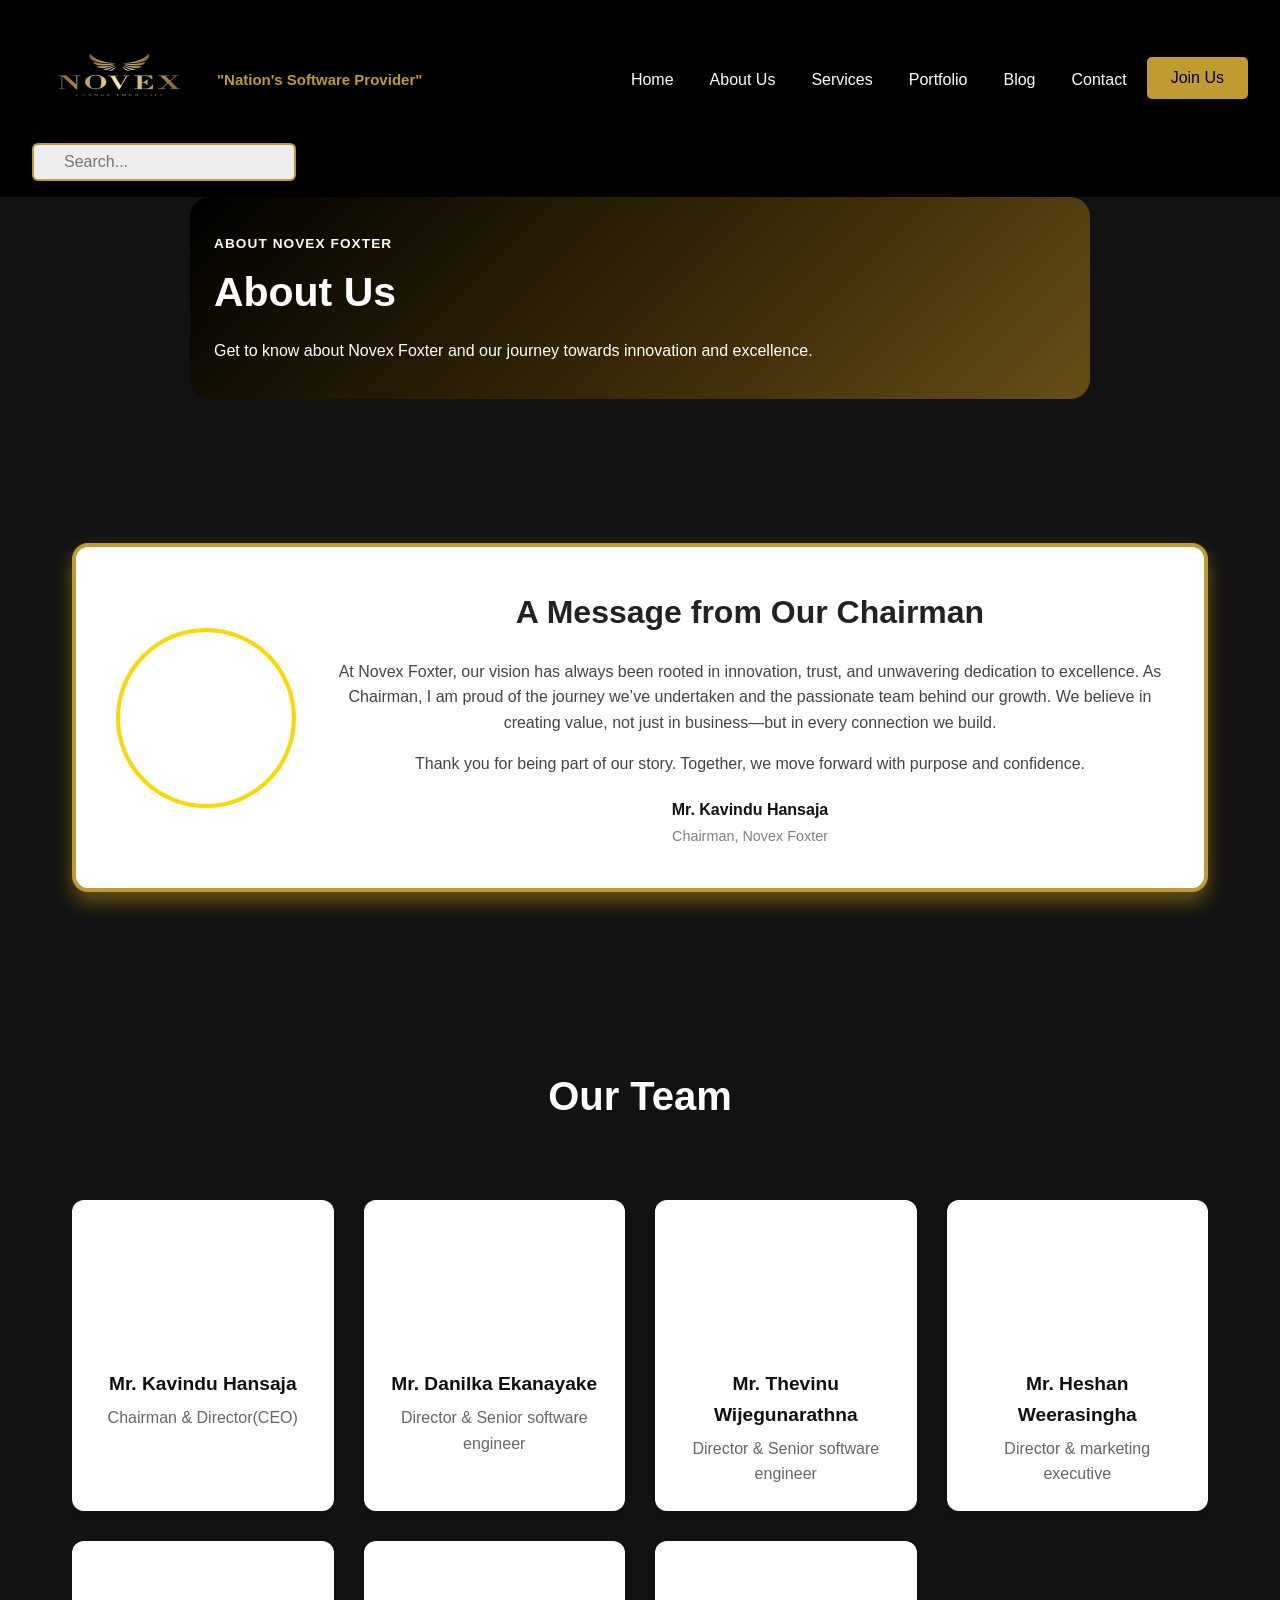
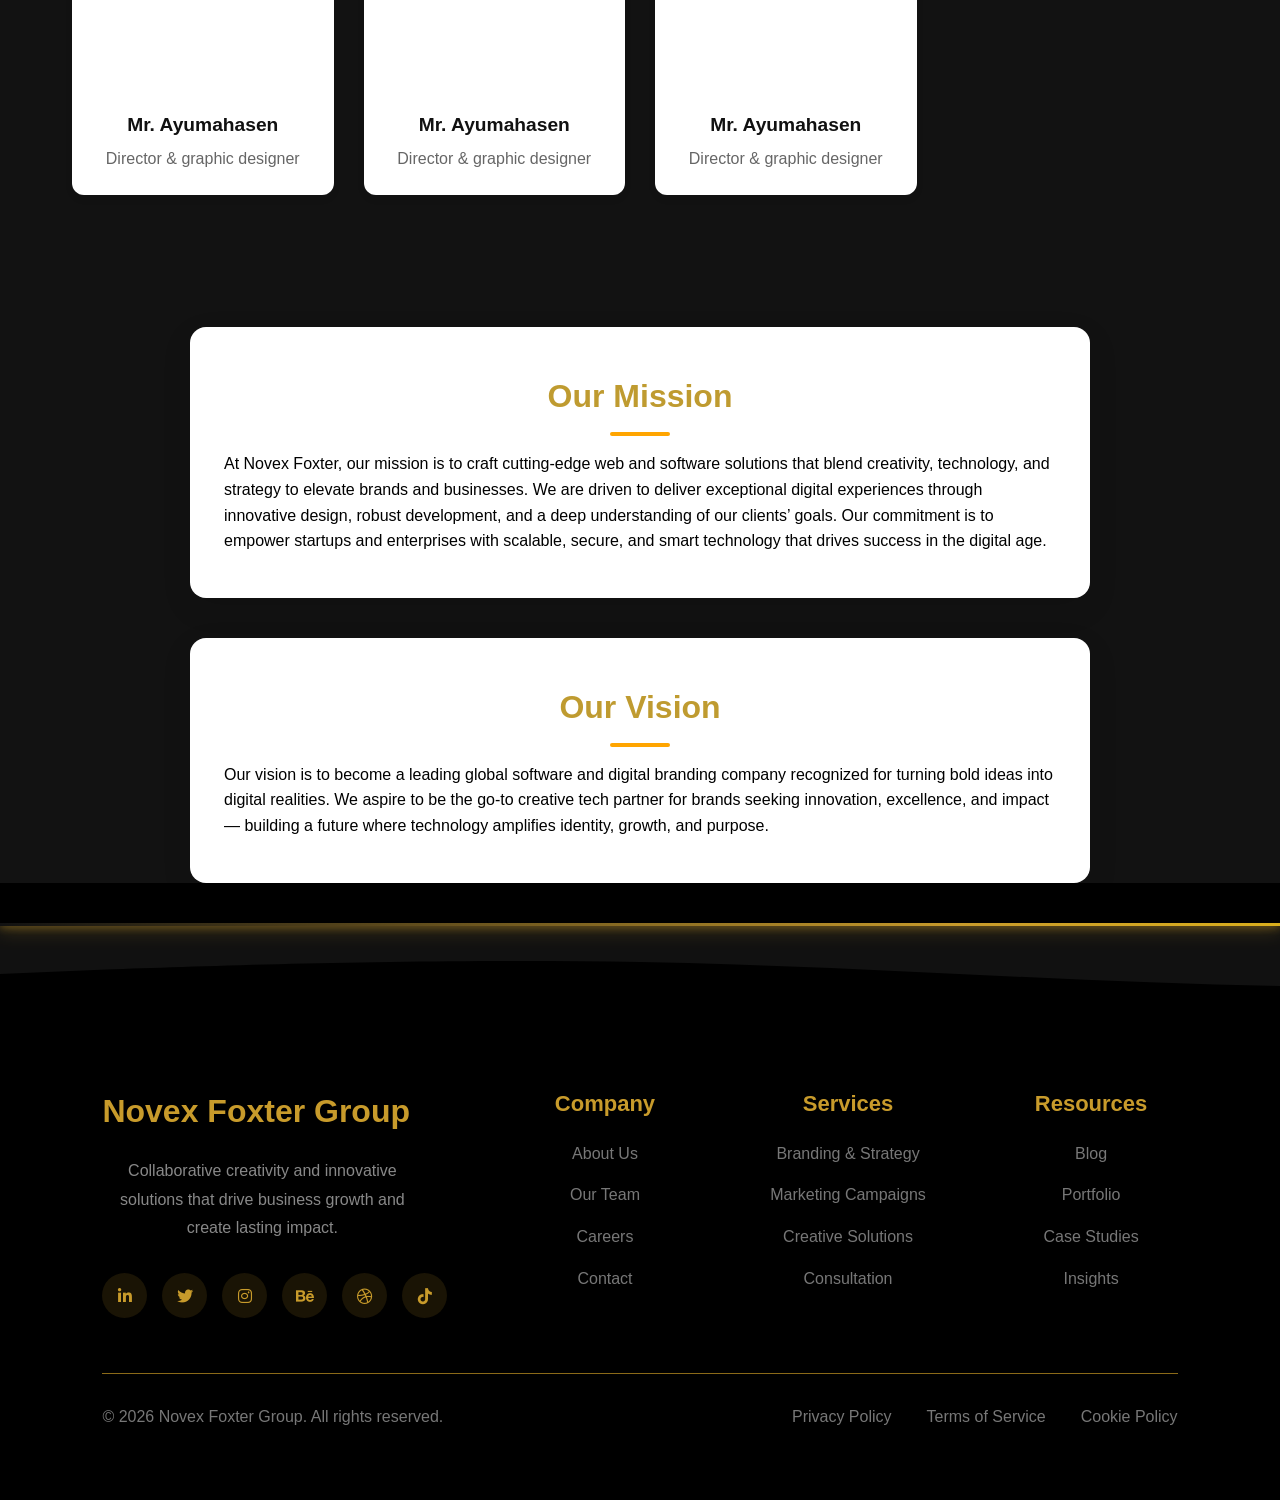
==== commit 6bfa2abd: "Updated" ====
--- a/about.html
+++ b/about.html
@@ -224,5 +224,9 @@
   <script>
     AOS.init({ duration: 1200 });
   </script>
+
+    <button id="backToTop" title="Back to Top">
+    <i class="fas fa-arrow-up"></i>
+</button>
 </body>
 </html>    
--- a/Novex.css
+++ b/Novex.css
@@ -415,16 +415,7 @@
 }
 .service-icon { font-size: 28px; color: #bf9b30; margin-bottom: 0.75rem; }
 
-/* Portfolio grid */
-.portfolio-grid {
-  display: grid;
-  grid-template-columns: repeat(3, 1fr);
-  gap: 1rem;
-  padding: 2rem;
-}
-.portfolio-item { background: #111; border-radius: 8px; overflow: hidden; color: #fff; }
-.portfolio-item img { width: 100%; height: 180px; object-fit: cover; display: block; }
-.portfolio-content { padding: 1rem; }
+/* Portfolio grid (consolidated later) */
 
 /* Team grid */
 .team-grid { display: grid; grid-template-columns: repeat(3,1fr); gap: 1rem; padding: 2rem; }
@@ -790,25 +781,6 @@
   padding: 4rem 2rem;
   text-align: center;
   animation: fadeInUp 1.5s ease;
-}
-
-.section-header h2 {
-  font-size: 2.5rem;
-  color: #ffffff;
-  animation: slideInLeft 1s ease;
-}
-
-.section-header p {
-  font-size: 1.25rem;
-  color: #ffffff;
-  margin-bottom: 3rem;
-  animation: slideInRight 1.2s ease;
-}
-
-.portfolio-grid {
-  display: grid;
-  grid-template-columns: repeat(auto-fit, minmax(300px, 1fr));
-  gap: 1.5rem;
 }
 
 .portfolio-item {
@@ -1341,12 +1313,13 @@
 }
 /* ================= Blog Section ================= */
 .about-hero {
-  max-width: 1100px;
+  max-width: 900px; /* reduced width */
   margin: 0 auto 2rem;
-  padding: 3rem 2rem;
-  border-radius: 24px;
-  background: linear-gradient(135deg, #000000 0%, #1a1a1a 60%, #3d2c08 100%);
+  padding: 2.25rem 1.5rem;
+  border-radius: 20px;
+  background: linear-gradient(135deg, #000000 0%, #3d2c08 60%, #674e17 100%);
   border: 1px solid var(--border);
+  text-align: left;
 }
 
 .about-hero h1 {
@@ -1357,7 +1330,7 @@
 .about-hero p {
   max-width: 700px;
   margin: 0;
-  color: #555;
+  color: #ffffff;
 }
 
 .promo-label {
@@ -1490,6 +1463,95 @@
 .blog-card img{
 
     height:220px;
+
+}
+
+}
+
+/* ================= Back To Top ================= */
+
+#backToTop{
+
+    position:fixed;
+
+    bottom:35px;
+    right:35px;
+
+    width:55px;
+    height:55px;
+
+    border:none;
+    border-radius:50%;
+
+    background:#c89b2b;
+    color:#000;
+
+    font-size:22px;
+
+    cursor:pointer;
+
+    display:flex;
+    justify-content:center;
+    align-items:center;
+
+    opacity:0;
+    visibility:hidden;
+
+    transform:translateY(20px);
+
+    transition:
+    opacity .4s,
+    transform .4s,
+    visibility .4s,
+    background .3s;
+
+    z-index:9999;
+
+    box-shadow:
+    0 0 10px rgba(200,155,43,.4);
+
+}
+
+#backToTop.show{
+
+    opacity:1;
+    visibility:visible;
+
+    transform:translateY(0);
+
+}
+
+#backToTop:hover{
+
+    background:#ffd700;
+
+    transform:translateY(-6px);
+
+    box-shadow:
+    0 0 15px rgba(255,215,0,.6),
+    0 0 30px rgba(255,215,0,.4);
+
+}
+
+#backToTop:active{
+
+    transform:scale(.92);
+
+}
+
+/* Mobile */
+
+@media(max-width:768px){
+
+#backToTop{
+
+    width:48px;
+    height:48px;
+
+    font-size:18px;
+
+    right:20px;
+    bottom:20px;
 
 }
 
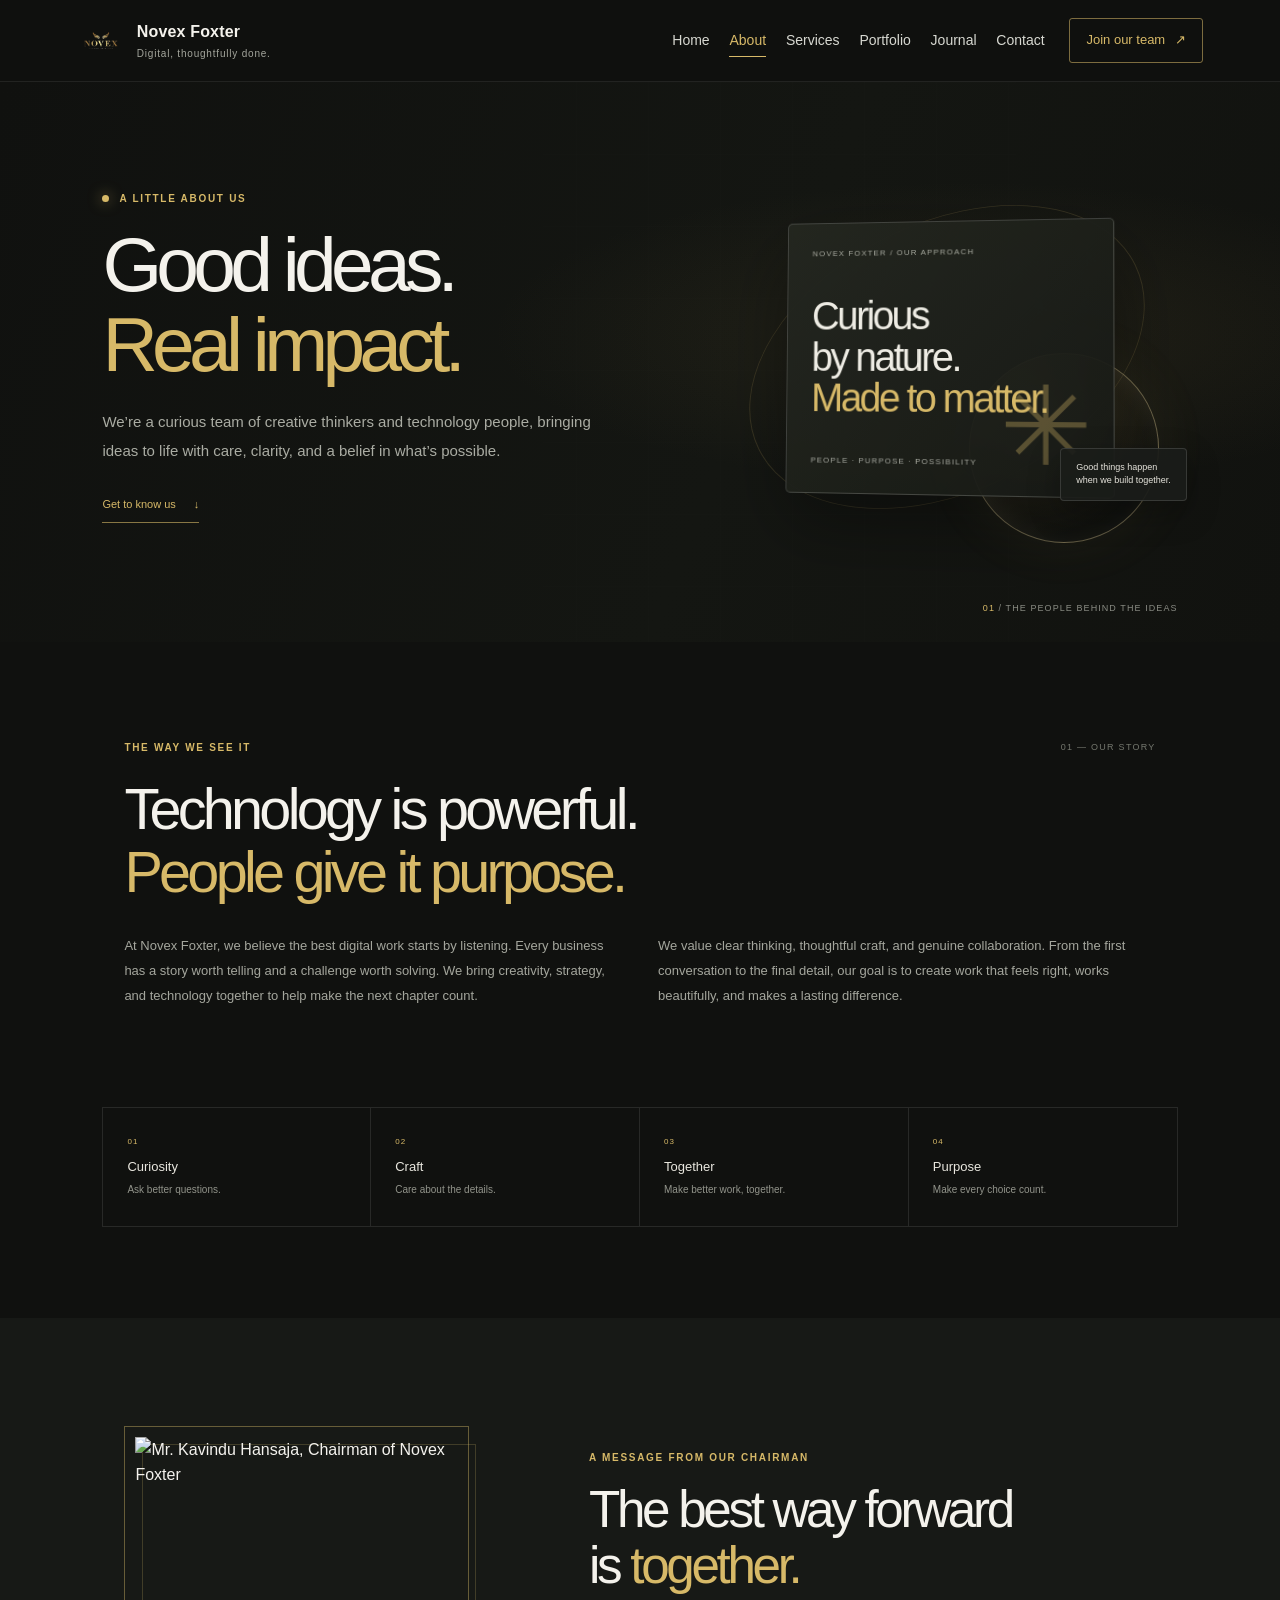
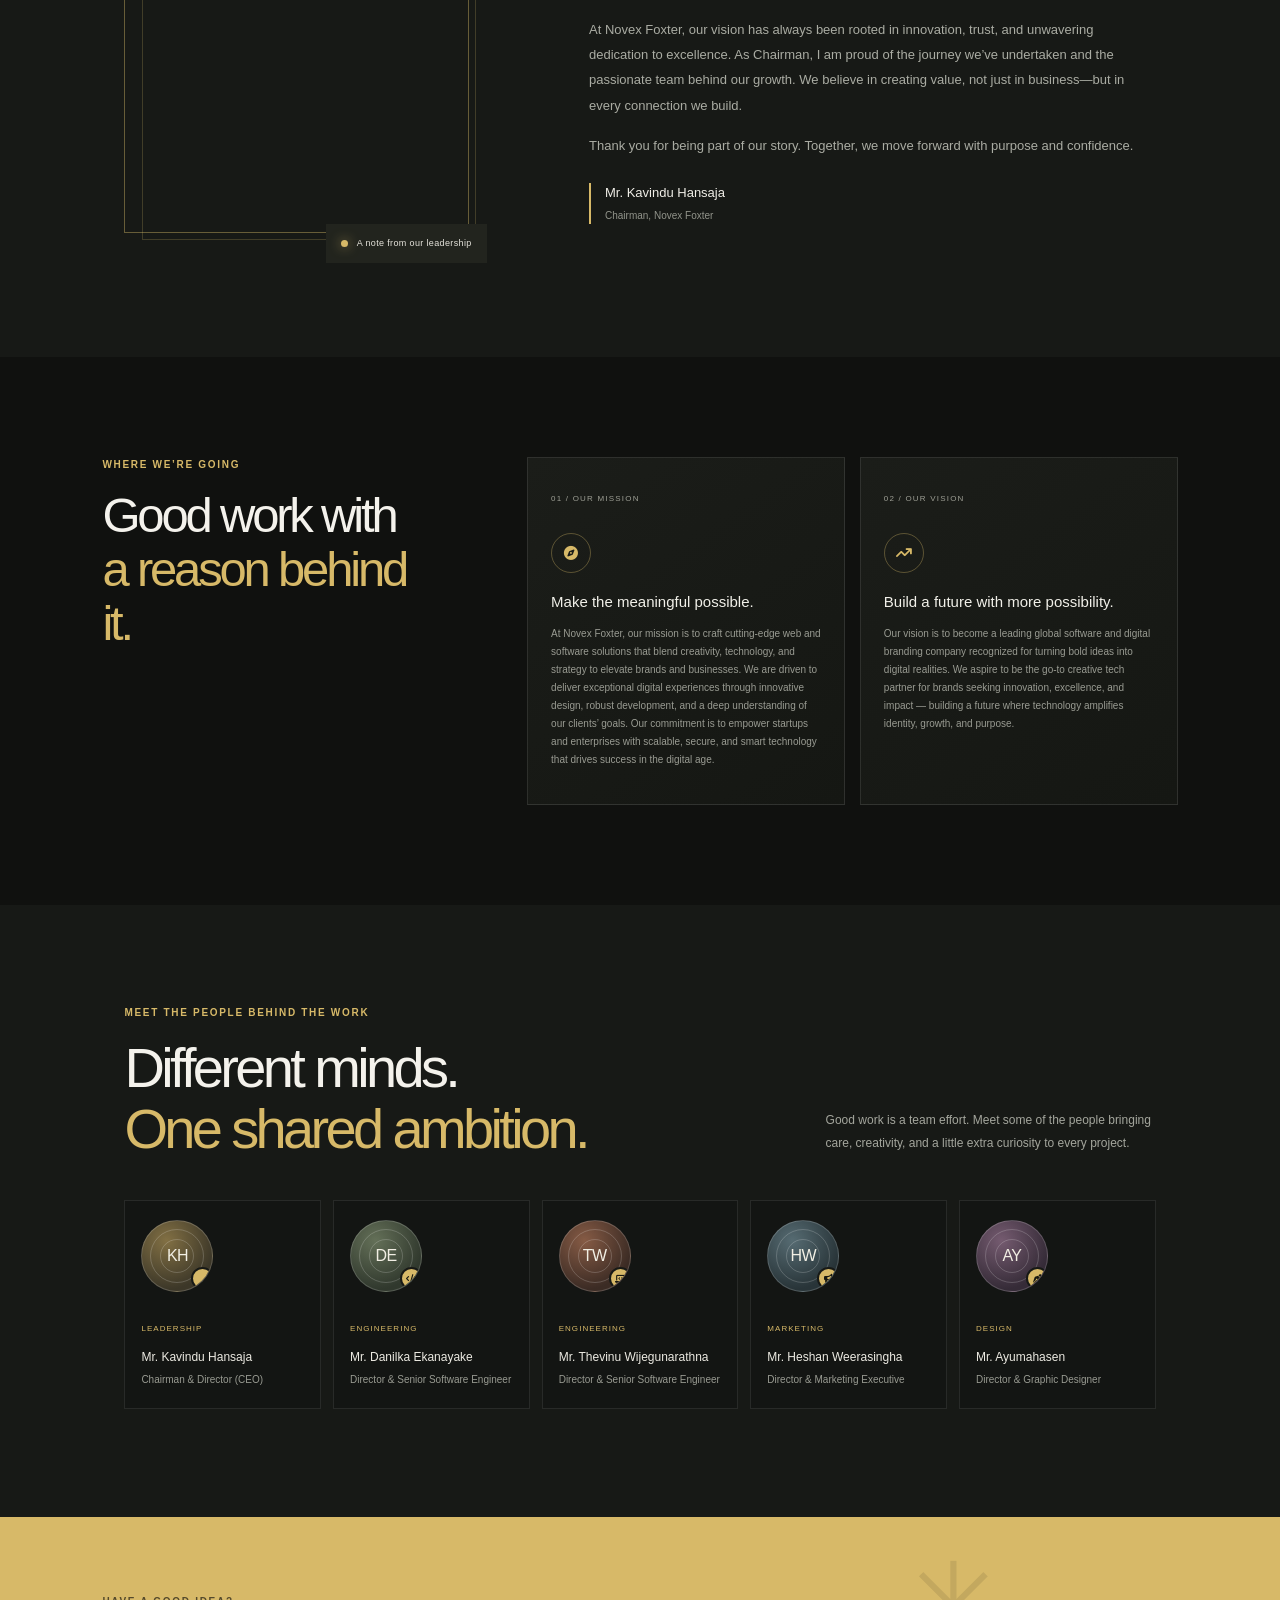
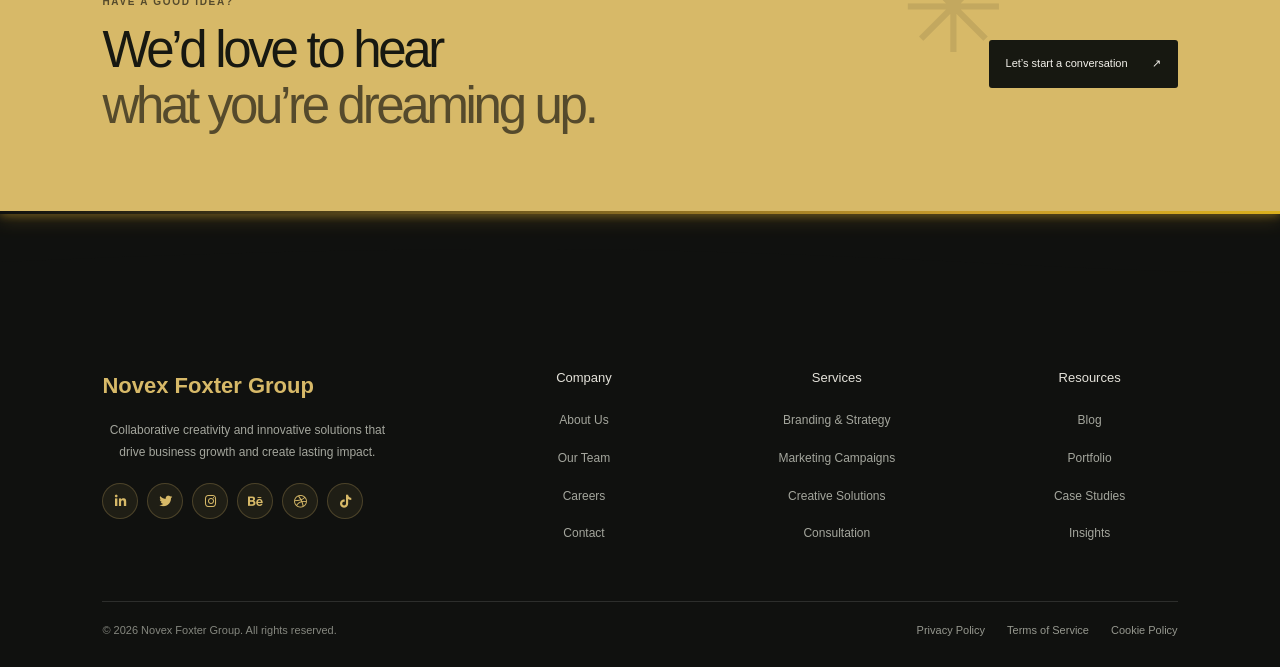
==== commit 9429f6d3: "UI updated" ====
--- a/about.html
+++ b/about.html
@@ -3,131 +3,192 @@
 <head>
   <meta charset="UTF-8" />
   <meta name="viewport" content="width=device-width, initial-scale=1.0" />
-  <title>Home | Novex Foxter</title>
+  <title>About Novex Foxter | The people behind the ideas</title>
   <link rel="stylesheet" href="Novex.css" />
   <link rel="icon" type="image/png" href="Pictures/Novex Foxter Logo.png" />
   <link rel="stylesheet" href="https://unpkg.com/aos@2.3.1/dist/aos.css" />
   <link href="https://fonts.googleapis.com/css2?family=Poppins:wght@400;600&family=Roboto:wght@300;400&display=swap" rel="stylesheet">
   <link href="https://cdnjs.cloudflare.com/ajax/libs/font-awesome/6.4.0/css/all.min.css" rel="stylesheet">
   <link href="https://cdn.jsdelivr.net/npm/aos@2.3.4/dist/aos.css" rel="stylesheet" />
+  <link rel="stylesheet" href="Site-chrome.css" />
+  <link rel="stylesheet" href="About.css" />
 </head>
 <body>
 <header class="header" data-aos="fade-down">
-  <div class="logo">
-    <a href="index.html"><img src="Pictures/Novex Foxter Logo.png" alt="Novex Logo" /></a>
-    <p>"Nation's Software Provider"</p>
-  </div>
-
-  <!--Hamburger -->
-  <div class="hamburger">
+  <a class="logo" href="index.html" aria-label="Novex Foxter home">
+    <img src="Pictures/Novex Foxter Logo.png" alt="" />
+    <span class="logo-copy">
+      <strong>Novex Foxter</strong>
+      <span>Digital, thoughtfully done.</span>
+    </span>
+  </a>
+  <button class="hamburger" type="button" aria-label="Open navigation" aria-expanded="false" aria-controls="primary-navigation">
     <span></span>
     <span></span>
     <span></span>
-  </div>
-
-  <nav class="nav">
+  </button>
+
+  <nav class="nav" id="primary-navigation" aria-label="Main navigation">
     <ul>
       <li><a href="index.html">Home</a></li>
-      <li><a href="about.html">About Us</a></li>
+      <li><a href="about.html">About</a></li>
       <li><a href="Services.html">Services</a></li>
       <li><a href="Portfolio.html">Portfolio</a></li>
-      <li><a href="Blog.html">Blog</a></li>
+      <li><a href="Blog.html">Journal</a></li>
       <li><a href="contact.html">Contact</a></li>
-        <li class="cta">
-          <button class="cta-button" onclick="window.location.href='career.html'">Join Us</button>
-        </li>
+      <li class="cta"><a class="cta-button" href="career.html">Join our team <span aria-hidden="true">↗</span></a></li>
     </ul>
   </nav>
-
-  <div class="header-right">
-    <input class="Search" placeholder="Search..." />
-  </div>
 </header>
-<section class="About-Us">
-      <section class="about-hero" data-aos="fade-up">
+<main class="about-page">
+  <section class="about-hero" aria-labelledby="about-title">
+    <div class="about-hero-grid" aria-hidden="true"></div>
+    <div class="about-hero-inner">
+      <div class="about-hero-copy">
+        <p class="about-eyebrow"><span></span> A little about us</p>
+        <h1 id="about-title">Good ideas.<br /><span>Real impact.</span></h1>
+        <p>We’re a curious team of creative thinkers and technology people, bringing ideas to life with care, clarity, and a belief in what’s possible.</p>
+        <a class="about-hero-link" href="#our-story">Get to know us <span aria-hidden="true">↓</span></a>
+      </div>
+      <div class="about-hero-art" aria-hidden="true">
+        <div class="about-art-orbit"></div>
+        <div class="about-art-circle"></div>
+        <div class="about-art-card">
+          <span class="about-art-label">NOVEX FOXTER / OUR APPROACH</span>
+          <span class="about-art-statement">Curious<br />by nature.<br /><b>Made to matter.</b></span>
+          <span class="about-art-mark">✳</span>
+          <span class="about-art-foot">PEOPLE · PURPOSE · POSSIBILITY</span>
+        </div>
+        <span class="about-art-float">Good things happen<br />when we build together.</span>
+      </div>
+    </div>
+    <div class="about-hero-index"><span>01</span> / THE PEOPLE BEHIND THE IDEAS</div>
+  </section>
+
+  <section class="about-story" id="our-story" aria-labelledby="story-title">
+    <div class="about-section-shell">
+      <div class="about-story-label">
+        <p class="about-eyebrow">The way we see it</p>
+        <span class="about-section-index">01 — OUR STORY</span>
+      </div>
+      <div class="about-story-copy">
+        <h2 id="story-title">Technology is powerful.<br /><span>People give it purpose.</span></h2>
+        <div class="about-story-columns">
+          <p>At Novex Foxter, we believe the best digital work starts by listening. Every business has a story worth telling and a challenge worth solving. We bring creativity, strategy, and technology together to help make the next chapter count.</p>
+          <p>We value clear thinking, thoughtful craft, and genuine collaboration. From the first conversation to the final detail, our goal is to create work that feels right, works beautifully, and makes a lasting difference.</p>
+        </div>
+      </div>
+    </div>
+  </section>
+
+  <section class="about-values" aria-label="Our values">
+    <div class="about-values-inner">
+      <div class="about-value"><span>01</span><strong>Curiosity</strong><small>Ask better questions.</small></div>
+      <div class="about-value"><span>02</span><strong>Craft</strong><small>Care about the details.</small></div>
+      <div class="about-value"><span>03</span><strong>Together</strong><small>Make better work, together.</small></div>
+      <div class="about-value"><span>04</span><strong>Purpose</strong><small>Make every choice count.</small></div>
+    </div>
+  </section>
+
+  <section class="about-chairman" aria-labelledby="chairman-title">
+    <div class="about-section-shell chairman-layout">
+      <div class="chairman-visual">
+        <div class="chairman-photo-frame">
+          <img src="https://encrypted-tbn0.gstatic.com/images?q=tbn:ANd9GcT8GYqWpGFiLZKCCKigoLrazGQ_enZmK9vgtQ&s" alt="Mr. Kavindu Hansaja, Chairman of Novex Foxter" loading="lazy" />
+        </div>
+        <span class="chairman-photo-caption"><span></span> A note from our leadership</span>
+      </div>
+      <div class="chairman-copy">
+        <p class="about-eyebrow">A message from our chairman</p>
+        <h2 id="chairman-title">The best way forward<br />is <span>together.</span></h2>
+        <blockquote>
+          <p>At Novex Foxter, our vision has always been rooted in innovation, trust, and unwavering dedication to excellence. As Chairman, I am proud of the journey we’ve undertaken and the passionate team behind our growth. We believe in creating value, not just in business—but in every connection we build.</p>
+          <p>Thank you for being part of our story. Together, we move forward with purpose and confidence.</p>
+        </blockquote>
+        <div class="chairman-signature">
+          <strong>Mr. Kavindu Hansaja</strong>
+          <span>Chairman, Novex Foxter</span>
+        </div>
+      </div>
+    </div>
+  </section>
+
+  <section class="about-purpose" aria-label="Our mission and vision">
+    <div class="about-purpose-heading">
+      <p class="about-eyebrow">Where we’re going</p>
+      <h2>Good work with<br /><span>a reason behind it.</span></h2>
+    </div>
+    <div class="about-purpose-grid">
+      <article class="purpose-card">
+        <span class="purpose-number">01 / OUR MISSION</span>
+        <span class="purpose-icon"><i class="fa-solid fa-compass" aria-hidden="true"></i></span>
+        <h3>Make the meaningful possible.</h3>
+        <p>At Novex Foxter, our mission is to craft cutting-edge web and software solutions that blend creativity, technology, and strategy to elevate brands and businesses. We are driven to deliver exceptional digital experiences through innovative design, robust development, and a deep understanding of our clients’ goals. Our commitment is to empower startups and enterprises with scalable, secure, and smart technology that drives success in the digital age.</p>
+      </article>
+      <article class="purpose-card">
+        <span class="purpose-number">02 / OUR VISION</span>
+        <span class="purpose-icon"><i class="fa-solid fa-arrow-trend-up" aria-hidden="true"></i></span>
+        <h3>Build a future with more possibility.</h3>
+        <p>Our vision is to become a leading global software and digital branding company recognized for turning bold ideas into digital realities. We aspire to be the go-to creative tech partner for brands seeking innovation, excellence, and impact — building a future where technology amplifies identity, growth, and purpose.</p>
+      </article>
+    </div>
+  </section>
+
+  <section class="about-team" id="team" aria-labelledby="team-title">
+    <div class="about-section-shell">
+      <div class="about-team-heading">
+        <div>
+          <p class="about-eyebrow">Meet the people behind the work</p>
+          <h2 id="team-title">Different minds.<br /><span>One shared ambition.</span></h2>
+        </div>
+        <p>Good work is a team effort. Meet some of the people bringing care, creativity, and a little extra curiosity to every project.</p>
+      </div>
+      <div class="about-team-grid">
+        <article class="about-person">
+          <div class="person-avatar avatar-gold" aria-hidden="true"><span>KH</span><i class="fa-solid fa-sparkles"></i></div>
+          <span class="person-role">LEADERSHIP</span>
+          <h3>Mr. Kavindu Hansaja</h3>
+          <p>Chairman &amp; Director (CEO)</p>
+        </article>
+        <article class="about-person">
+          <div class="person-avatar avatar-olive" aria-hidden="true"><span>DE</span><i class="fa-solid fa-code"></i></div>
+          <span class="person-role">ENGINEERING</span>
+          <h3>Mr. Danilka Ekanayake</h3>
+          <p>Director &amp; Senior Software Engineer</p>
+        </article>
+        <article class="about-person">
+          <div class="person-avatar avatar-rust" aria-hidden="true"><span>TW</span><i class="fa-solid fa-laptop-code"></i></div>
+          <span class="person-role">ENGINEERING</span>
+          <h3>Mr. Thevinu Wijegunarathna</h3>
+          <p>Director &amp; Senior Software Engineer</p>
+        </article>
+        <article class="about-person">
+          <div class="person-avatar avatar-blue" aria-hidden="true"><span>HW</span><i class="fa-solid fa-bullhorn"></i></div>
+          <span class="person-role">MARKETING</span>
+          <h3>Mr. Heshan Weerasingha</h3>
+          <p>Director &amp; Marketing Executive</p>
+        </article>
+        <article class="about-person">
+          <div class="person-avatar avatar-plum" aria-hidden="true"><span>AY</span><i class="fa-solid fa-pen-nib"></i></div>
+          <span class="person-role">DESIGN</span>
+          <h3>Mr. Ayumahasen</h3>
+          <p>Director &amp; Graphic Designer</p>
+        </article>
+      </div>
+    </div>
+  </section>
+
+  <section class="about-cta">
+    <div class="about-cta-inner">
       <div>
-        <p class="promo-label">About Novex Foxter</p>
-        <h1>About Us</h1>
-        <p>Get to know about Novex Foxter and our journey towards innovation and excellence.</p>
-      </div>
-    </section>
-    <section class="chairman-message" data-aos="fade-up">
-      <div class="container">
-        <div class="message-card">
-          <img src="https://encrypted-tbn0.gstatic.com/images?q=tbn:ANd9GcT8GYqWpGFiLZKCCKigoLrazGQ_enZmK9vgtQ&s" alt="Chairman" class="chairman-photo" />
-          <div class="message-content">
-            <h2>A Message from Our Chairman</h2>
-            <p>
-              At Novex Foxter, our vision has always been rooted in innovation, trust, and unwavering dedication to excellence. 
-              As Chairman, I am proud of the journey we’ve undertaken and the passionate team behind our growth. 
-              We believe in creating value, not just in business—but in every connection we build.
-            </p>
-            <p>
-              Thank you for being part of our story. Together, we move forward with purpose and confidence.
-            </p>
-            <h4 class="chairman-name">Mr. Kavindu Hansaja</h4>
-            <span class="chairman-title">Chairman, Novex Foxter</span>
-          </div>
-        </div>
-      </div>
-    </section>
-    
-  <section class="team-section">
-    <h2>Our Team</h2>
-    <div class="team-grid">
-      <div class="team-card" data-aos="fade-up">
-        <img src="https://encrypted-tbn0.gstatic.com/images?q=tbn:ANd9GcT8GYqWpGFiLZKCCKigoLrazGQ_enZmK9vgtQ&s" alt="Team Member 1" />
-        <h3>Mr. Kavindu Hansaja</h3>
-        <p>Chairman & Director(CEO)</p>
-      </div>
-      <div class="team-card" data-aos="fade-up">
-        <img src="d:\Batch party\Kingswood batch party 22\Danilka Ekanayake.jpg" alt="Team Member 2" />
-        <h3>Mr. Danilka Ekanayake</h3>
-        <p>Director & Senior software engineer</p>
-      </div>
-      <div class="team-card" data-aos="fade-up">
-        <img src="https://encrypted-tbn0.gstatic.com/images?q=tbn:ANd9GcT8GYqWpGFiLZKCCKigoLrazGQ_enZmK9vgtQ&s" alt="Team Member 3" />
-        <h3>Mr. Thevinu Wijegunarathna</h3>
-        <p>Director & Senior software engineer</p>
-      </div>
-      <div class="team-card" data-aos="fade-up">
-        <img src="https://encrypted-tbn0.gstatic.com/images?q=tbn:ANd9GcT8GYqWpGFiLZKCCKigoLrazGQ_enZmK9vgtQ&s" alt="Team Member 3" />
-        <h3>Mr. Heshan Weerasingha</h3>
-        <p>Director & marketing executive</p>
-      </div>
-      <div class="team-card" data-aos="fade-up">
-        <img src="https://encrypted-tbn0.gstatic.com/images?q=tbn:ANd9GcT8GYqWpGFiLZKCCKigoLrazGQ_enZmK9vgtQ&s" alt="Team Member 3" />
-        <h3>Mr. Ayumahasen</h3>
-        <p>Director & graphic designer</p>
-      </div>
-      <div class="team-card" data-aos="fade-up">
-        <img src="https://encrypted-tbn0.gstatic.com/images?q=tbn:ANd9GcT8GYqWpGFiLZKCCKigoLrazGQ_enZmK9vgtQ&s" alt="Team Member 3" />
-        <h3>Mr. Ayumahasen</h3>
-        <p>Director & graphic designer</p>
-      </div>
-      <div class="team-card" data-aos="fade-up">
-        <img src="https://encrypted-tbn0.gstatic.com/images?q=tbn:ANd9GcT8GYqWpGFiLZKCCKigoLrazGQ_enZmK9vgtQ&s" alt="Team Member 3" />
-        <h3>Mr. Ayumahasen</h3>
-        <p>Director & graphic designer</p>
-      </div>  
-    </div>
-  </section>
-  <section class="our-mission-vision">
-  <section class="our-mission" data-aos="fade-up">
-  <div class="mission-card"> 
-    <h1>Our Mission</h1>
-    <p>At Novex Foxter, our mission is to craft cutting-edge web and software solutions that blend creativity, technology, and strategy to elevate brands and businesses. We are driven to deliver exceptional digital experiences through innovative design, robust development, and a deep understanding of our clients’ goals. Our commitment is to empower startups and enterprises with scalable, secure, and smart technology that drives success in the digital age.</p>
-  </div> 
-  </section>
-
-  <section class="our-vision" data-aos="fade-up">
-    <div class="vision-card">
-    <h1>Our Vision</h1>
-    <p>Our vision is to become a leading global software and digital branding company recognized for turning bold ideas into digital realities. We aspire to be the go-to creative tech partner for brands seeking innovation, excellence, and impact — building a future where technology amplifies identity, growth, and purpose.</p>
-  </div>
-  </section>
-  </section>
-</section>
+        <p class="about-eyebrow">Have a good idea?</p>
+        <h2>We’d love to hear<br /><span>what you’re dreaming up.</span></h2>
+      </div>
+      <a href="contact.html">Let’s start a conversation <span aria-hidden="true">↗</span></a>
+      <span class="about-cta-mark" aria-hidden="true">✳</span>
+    </div>
+  </section>
+</main>
 <div class="footer-top">
 
     <div class="gold-line"></div>
@@ -157,12 +218,12 @@
             </p>
 
 <div class="social-icons">
-    <a href="#"><i class="fab fa-linkedin-in"></i></a>
-    <a href="#"><i class="fab fa-twitter"></i></a>
-    <a href="#"><i class="fab fa-instagram"></i></a>
-    <a href="#"><i class="fab fa-behance"></i></a>
-    <a href="#"><i class="fab fa-dribbble"></i></a>
-    <a href="#"><i class="fab fa-tiktok"></i></a>
+    <a href="#" aria-label="LinkedIn"><i class="fab fa-linkedin-in" aria-hidden="true"></i></a>
+    <a href="#" aria-label="Twitter"><i class="fab fa-twitter" aria-hidden="true"></i></a>
+    <a href="#" aria-label="Instagram"><i class="fab fa-instagram" aria-hidden="true"></i></a>
+    <a href="#" aria-label="Behance"><i class="fab fa-behance" aria-hidden="true"></i></a>
+    <a href="#" aria-label="Dribbble"><i class="fab fa-dribbble" aria-hidden="true"></i></a>
+    <a href="#" aria-label="TikTok"><i class="fab fa-tiktok" aria-hidden="true"></i></a>
 </div>
         </div>
 
@@ -171,10 +232,10 @@
             <h3>Company</h3>
 
             <ul>
-                <li><a href="#">About Us</a></li>
-                <li><a href="#">Our Team</a></li>
-                <li><a href="#">Careers</a></li>
-                <li><a href="#">Contact</a></li>
+                <li><a href="about.html">About Us</a></li>
+                <li><a href="about.html">Our Team</a></li>
+                <li><a href="career.html">Careers</a></li>
+                <li><a href="contact.html">Contact</a></li>
             </ul>
         </div>
 
@@ -183,10 +244,10 @@
             <h3>Services</h3>
 
             <ul>
-                <li><a href="#">Branding & Strategy</a></li>
-                <li><a href="#">Marketing Campaigns</a></li>
-                <li><a href="#">Creative Solutions</a></li>
-                <li><a href="#">Consultation</a></li>
+                <li><a href="Services.html">Branding & Strategy</a></li>
+                <li><a href="Services.html">Marketing Campaigns</a></li>
+                <li><a href="Services.html">Creative Solutions</a></li>
+                <li><a href="Services.html">Consultation</a></li>
             </ul>
         </div>
 
@@ -195,10 +256,10 @@
             <h3>Resources</h3>
 
             <ul>
-                <li><a href="#">Blog</a></li>
-                <li><a href="#">Portfolio</a></li>
-                <li><a href="#">Case Studies</a></li>
-                <li><a href="#">Insights</a></li>
+                <li><a href="Blog.html">Blog</a></li>
+                <li><a href="Portfolio.html">Portfolio</a></li>
+                <li><a href="Portfolio.html">Case Studies</a></li>
+                <li><a href="Blog.html">Insights</a></li>
             </ul>
         </div>
 
--- a/Site-chrome.css
+++ b/Site-chrome.css
@@ -0,0 +1,501 @@
+.header {
+  position: sticky;
+  top: 0;
+  z-index: 999;
+  display: flex;
+  min-height: 82px;
+  flex-wrap: nowrap;
+  align-items: center;
+  justify-content: space-between;
+  gap: 26px;
+  padding: 0 clamp(22px, 6vw, 96px);
+  border-bottom: 1px solid rgba(255, 255, 255, 0.08);
+  background: rgba(16, 17, 15, 0.94);
+  color: #f4f2ec;
+  backdrop-filter: blur(14px);
+}
+
+.header .logo {
+  display: flex;
+  flex: 0 0 auto;
+  align-items: center;
+  gap: 12px;
+  color: #f4f2ec;
+  font-size: 15px;
+  text-align: left;
+  text-decoration: none;
+}
+
+.header .logo img {
+  width: 48px;
+  height: 48px;
+  object-fit: contain;
+  transition: transform 180ms ease;
+}
+
+.header .logo:hover img {
+  transform: scale(1.05);
+}
+
+.header .logo-copy,
+.header .logo-copy span {
+  display: block;
+}
+
+.header .logo-copy strong {
+  font-size: 16px;
+  font-weight: 600;
+  letter-spacing: 0.01em;
+}
+
+.header .logo-copy span {
+  margin-top: 2px;
+  color: #a4a69d;
+  font-size: 10px;
+  font-weight: 400;
+  letter-spacing: 0.08em;
+}
+
+.header .nav {
+  margin-left: auto;
+}
+
+.header .nav ul {
+  display: flex;
+  align-items: center;
+  gap: clamp(9px, 1.55vw, 23px);
+  margin: 0;
+  padding: 0;
+  list-style: none;
+}
+
+.header .nav ul li {
+  width: auto;
+  margin: 0;
+}
+
+.header .nav a {
+  position: relative;
+  display: inline-block;
+  width: auto;
+  margin: 0;
+  padding: 10px 0;
+  color: #d7d8d1;
+  font-size: 14px;
+  font-weight: 500;
+  text-align: center;
+  text-decoration: none;
+  white-space: nowrap;
+  transition: color 180ms ease;
+}
+
+.header .nav a::after {
+  position: absolute;
+  right: 0;
+  bottom: 5px;
+  left: 0;
+  width: auto;
+  height: 1px;
+  background: #d7b968;
+  content: "";
+  transform: scaleX(0);
+  transform-origin: left;
+  transition: transform 180ms ease;
+}
+
+.header .nav a:hover,
+.header .nav a[aria-current="page"] {
+  color: #d7b968;
+  transform: none;
+}
+
+.header .nav a:hover::after,
+.header .nav a[aria-current="page"]::after {
+  width: auto;
+  transform: scaleX(1);
+}
+
+.header .nav .cta {
+  margin-left: 5px;
+}
+
+.header .nav .cta-button {
+  display: inline-flex;
+  align-items: center;
+  gap: 10px;
+  padding: 11px 16px;
+  border: 1px solid rgba(215, 185, 104, 0.55);
+  border-radius: 3px;
+  background: transparent;
+  color: #d7b968;
+  font-family: inherit;
+  font-size: 13px;
+  font-weight: 500;
+  text-decoration: none;
+  transition: background 180ms ease, color 180ms ease, transform 180ms ease;
+}
+
+.header .nav .cta-button::after {
+  display: none;
+}
+
+.header .nav .cta-button:hover {
+  transform: translateY(-2px);
+  background: #d7b968;
+  color: #10110f;
+}
+
+.header .hamburger {
+  display: none;
+  width: 40px;
+  height: 40px;
+  flex: 0 0 40px;
+  flex-direction: column;
+  align-items: center;
+  justify-content: center;
+  gap: 5px;
+  padding: 10px;
+  border: 1px solid rgba(255, 255, 255, 0.16);
+  border-radius: 3px;
+  background: transparent;
+  cursor: pointer;
+}
+
+.header .hamburger span {
+  display: block;
+  width: 100%;
+  height: 2px;
+  border-radius: 2px;
+  background: #f4f2ec;
+  transition: transform 180ms ease, opacity 180ms ease;
+}
+
+.header .hamburger.toggle span:nth-child(1) {
+  transform: translateY(7px) rotate(45deg);
+}
+
+.header .hamburger.toggle span:nth-child(2) {
+  opacity: 0;
+}
+
+.header .hamburger.toggle span:nth-child(3) {
+  transform: translateY(-7px) rotate(-45deg);
+}
+
+.footer-top {
+  overflow: hidden;
+  background: #10110f;
+}
+
+.footer-top .wave path {
+  fill: #10110f;
+}
+
+.footer {
+  padding: 64px clamp(22px, 8vw, 128px) 28px;
+  background: #10110f;
+  color: #f4f2ec;
+}
+
+.footer-container {
+  display: grid;
+  grid-template-columns: 1.8fr 1fr 1fr 1fr;
+  gap: clamp(28px, 6vw, 80px);
+  width: min(1180px, 100%);
+  margin: 0 auto;
+}
+
+.footer .footer-column {
+  min-width: 0;
+}
+
+.footer h2 {
+  margin-bottom: 16px;
+  color: #d7b968;
+  font-size: 22px;
+  font-weight: 600;
+  text-align: left;
+}
+
+.footer h3 {
+  margin-bottom: 18px;
+  color: #e4e2da;
+  font-size: 13px;
+  font-weight: 500;
+}
+
+.footer-brand p {
+  max-width: 290px;
+  margin: 0 0 20px;
+  color: #a4a69d;
+  font-size: 12px;
+  line-height: 1.85;
+}
+
+.footer-column ul {
+  margin: 0;
+  padding: 0;
+  list-style: none;
+}
+
+.footer-column ul li {
+  margin: 0 0 12px;
+}
+
+.footer-column ul li a {
+  color: #a4a69d;
+  font-size: 12px;
+  text-decoration: none;
+  transition: color 180ms ease;
+}
+
+.footer-column ul li a:hover {
+  padding-left: 0;
+  color: #d7b968;
+}
+
+.footer .social-icons {
+  display: flex;
+  flex-wrap: wrap;
+  gap: 9px;
+}
+
+.footer .social-icons a {
+  display: inline-flex;
+  width: 36px;
+  height: 36px;
+  align-items: center;
+  justify-content: center;
+  border: 1px solid rgba(215, 185, 104, 0.24);
+  border-radius: 50%;
+  background: rgba(215, 185, 104, 0.08);
+  color: #d7b968;
+  font-size: 13px;
+  text-decoration: none;
+  transition: transform 180ms ease, background 180ms ease, color 180ms ease;
+}
+
+.footer .social-icons a:hover {
+  transform: translateY(-3px);
+  background: #d7b968;
+  color: #10110f;
+}
+
+.footer hr {
+  width: min(1180px, 100%);
+  height: 1px;
+  margin: 44px auto 20px;
+  border: 0;
+  background: rgba(255, 255, 255, 0.12);
+}
+
+.footer-bottom {
+  display: flex;
+  width: min(1180px, 100%);
+  align-items: center;
+  justify-content: space-between;
+  gap: 20px;
+  margin: 0 auto;
+}
+
+.footer-bottom p {
+  margin: 0;
+  color: #85877f;
+  font-size: 11px;
+}
+
+.footer-links {
+  display: flex;
+  flex-wrap: wrap;
+  gap: 22px;
+}
+
+.footer-links a {
+  color: #96988f;
+  font-size: 11px;
+  text-decoration: none;
+  transition: color 180ms ease;
+}
+
+.footer-links a:hover {
+  color: #d7b968;
+}
+
+.header a:focus-visible,
+.header button:focus-visible,
+.footer a:focus-visible {
+  outline: 2px solid #d7b968;
+  outline-offset: 4px;
+}
+
+@media (max-width: 1024px) {
+  .header {
+    padding-right: 28px;
+    padding-left: 28px;
+    gap: 18px;
+  }
+
+  .header .nav ul {
+    gap: 10px;
+  }
+
+  .header .nav a {
+    font-size: 13px;
+  }
+
+  .footer-container {
+    grid-template-columns: 1.5fr 1fr 1fr 1fr;
+    gap: 28px;
+  }
+}
+
+@media (max-width: 800px) {
+  .header {
+    min-height: 74px;
+    flex-wrap: wrap;
+    gap: 12px;
+    padding: 8px 22px;
+  }
+
+  .header .logo img {
+    width: 43px;
+    height: 43px;
+  }
+
+  .header .hamburger {
+    display: flex;
+  }
+
+  .header .nav {
+    position: absolute;
+    top: 100%;
+    right: 0;
+    left: 0;
+    display: block;
+    width: 100%;
+    max-height: 0;
+    margin: 0;
+    overflow: hidden;
+    border-bottom: 1px solid transparent;
+    background: rgba(16, 17, 15, 0.98);
+    opacity: 0;
+    transition: max-height 260ms ease, opacity 200ms ease, border-color 200ms ease;
+  }
+
+  .header .nav.nav-active {
+    display: block;
+    max-height: 520px;
+    border-color: rgba(255, 255, 255, 0.1);
+    opacity: 1;
+  }
+
+  .header .nav ul {
+    display: flex;
+    align-items: stretch;
+    flex-direction: column;
+    gap: 0;
+    padding: 8px 22px 20px;
+  }
+
+  .header .nav ul li {
+    width: 100%;
+    text-align: left;
+  }
+
+  .header .nav a {
+    display: block;
+    width: 100%;
+    padding: 12px 0;
+    text-align: left;
+  }
+
+  .header .nav .cta {
+    margin: 8px 0 0;
+  }
+
+  .header .nav .cta-button {
+    display: inline-flex;
+    width: auto;
+    padding: 10px 16px;
+  }
+
+  .portfolio-grid {
+    grid-template-columns: minmax(0, 1fr);
+  }
+
+  .footer-container {
+    grid-template-columns: 1fr 1fr;
+    gap: 35px 24px;
+  }
+
+  .footer-brand {
+    grid-column: 1 / -1;
+  }
+}
+
+@media (max-width: 600px) {
+  .header {
+    padding-right: 18px;
+    padding-left: 18px;
+  }
+
+  .footer {
+    padding: 48px 22px 22px;
+  }
+
+  .footer-container {
+    gap: 30px 18px;
+  }
+
+  .footer h3 {
+    margin-bottom: 13px;
+  }
+
+  .footer-column ul li {
+    margin-bottom: 10px;
+  }
+
+  .footer-bottom {
+    align-items: flex-start;
+    flex-direction: column;
+    gap: 12px;
+  }
+
+  .footer-links {
+    gap: 12px 18px;
+  }
+}
+
+@media (max-width: 360px) {
+  .header {
+    gap: 8px;
+    padding-right: 14px;
+    padding-left: 14px;
+  }
+
+  .header .logo {
+    gap: 8px;
+  }
+
+  .header .logo img {
+    width: 36px;
+    height: 36px;
+  }
+
+  .header .logo-copy strong {
+    font-size: 13px;
+  }
+
+  .header .logo-copy span {
+    font-size: 8px;
+    letter-spacing: 0.04em;
+  }
+}
+
+@media (prefers-reduced-motion: reduce) {
+  .header *,
+  .footer * {
+    scroll-behavior: auto !important;
+    transition-duration: 0.01ms !important;
+  }
+}
--- a/About.css
+++ b/About.css
@@ -0,0 +1,1035 @@
+.about-page {
+  --about-bg: #10110f;
+  --about-surface: #171916;
+  --about-text: #f4f2ec;
+  --about-muted: #a4a69d;
+  --about-gold: #d7b968;
+  --about-line: rgba(255, 255, 255, 0.1);
+  overflow: hidden;
+  background: var(--about-bg);
+  color: var(--about-text);
+  font-family: "Poppins", "Roboto", sans-serif;
+}
+
+.about-page section {
+  padding: 0;
+}
+
+.about-page .about-hero {
+  position: relative;
+  max-width: none;
+  min-height: 560px;
+  margin: 0;
+  padding: 75px clamp(22px, 8vw, 128px);
+  overflow: hidden;
+  border: 0;
+  border-radius: 0;
+  background:
+    radial-gradient(ellipse at 76% 45%, rgba(113, 96, 52, 0.16), transparent 35%),
+    linear-gradient(112deg, #10110f 0%, #141612 58%, #11120f 100%);
+}
+
+.about-page .about-hero-grid {
+  position: absolute;
+  inset: 0;
+  pointer-events: none;
+  opacity: 0.16;
+  background-image: linear-gradient(rgba(255, 255, 255, 0.045) 1px, transparent 1px), linear-gradient(90deg, rgba(255, 255, 255, 0.045) 1px, transparent 1px);
+  background-size: 72px 72px;
+  mask-image: linear-gradient(90deg, transparent 10%, #000 65%, transparent);
+}
+
+.about-page .about-hero-inner {
+  position: relative;
+  display: grid;
+  grid-template-columns: minmax(0, 1fr) minmax(350px, 0.9fr);
+  align-items: center;
+  gap: clamp(35px, 8vw, 120px);
+  width: min(1180px, 100%);
+  min-height: 400px;
+  margin: 0 auto;
+}
+
+.about-page .about-hero-copy {
+  position: relative;
+  z-index: 1;
+  max-width: 600px;
+  text-align: left;
+}
+
+.about-page .about-eyebrow {
+  display: flex;
+  align-items: center;
+  gap: 10px;
+  margin: 0 0 19px;
+  color: var(--about-gold);
+  font-size: 10px;
+  font-weight: 600;
+  letter-spacing: 0.17em;
+  line-height: 1.5;
+  text-transform: uppercase;
+}
+
+.about-page .about-eyebrow > span {
+  width: 7px;
+  height: 7px;
+  flex: 0 0 7px;
+  border-radius: 50%;
+  background: var(--about-gold);
+  box-shadow: 0 0 14px rgba(215, 185, 104, 0.65);
+}
+
+.about-page .about-hero h1 {
+  max-width: 680px;
+  margin: 0 0 23px;
+  color: var(--about-text);
+  font-size: clamp(48px, 6vw, 78px);
+  font-weight: 500;
+  letter-spacing: -0.075em;
+  line-height: 1.04;
+}
+
+.about-page .about-hero h1 span,
+.about-page .about-story h2 span,
+.about-page .chairman-copy h2 span,
+.about-page .about-purpose-heading h2 span,
+.about-page .about-team-heading h2 span,
+.about-page .about-cta h2 span {
+  color: var(--about-gold);
+}
+
+.about-page .about-hero-copy > p:not(.about-eyebrow) {
+  max-width: 490px;
+  margin: 0;
+  color: #aaaca3;
+  font-size: 15px;
+  line-height: 1.9;
+}
+
+.about-page .about-hero-link {
+  display: inline-flex;
+  align-items: center;
+  gap: 18px;
+  margin-top: 31px;
+  padding-bottom: 8px;
+  border-bottom: 1px solid rgba(215, 185, 104, 0.6);
+  color: var(--about-gold);
+  font-size: 11px;
+  font-weight: 500;
+  text-decoration: none;
+  transition: gap 180ms ease, color 180ms ease;
+}
+
+.about-page .about-hero-link:hover {
+  gap: 25px;
+  color: #f0d88f;
+}
+
+.about-page .about-hero-art {
+  position: relative;
+  display: grid;
+  min-height: 380px;
+  place-items: center;
+  isolation: isolate;
+}
+
+.about-page .about-art-orbit {
+  position: absolute;
+  z-index: -2;
+  width: min(100%, 420px);
+  aspect-ratio: 1;
+  border: 1px solid rgba(215, 185, 104, 0.16);
+  border-radius: 50%;
+  transform: rotate(-26deg) scaleY(0.64);
+}
+
+.about-page .about-art-circle {
+  position: absolute;
+  z-index: -1;
+  right: 4%;
+  bottom: 1%;
+  width: 190px;
+  aspect-ratio: 1;
+  border: 1px solid rgba(236, 215, 157, 0.4);
+  border-radius: 50%;
+  background: radial-gradient(circle at 34% 29%, rgba(238, 219, 161, 0.36), rgba(126, 106, 58, 0.12) 47%, transparent 72%);
+  box-shadow: inset 10px 8px 28px rgba(255, 235, 184, 0.09), 0 0 55px rgba(215, 185, 104, 0.08);
+}
+
+.about-page .about-art-card {
+  position: relative;
+  display: flex;
+  width: min(78%, 330px);
+  min-height: 275px;
+  flex-direction: column;
+  justify-content: space-between;
+  padding: 25px;
+  overflow: hidden;
+  border: 1px solid rgba(255, 255, 255, 0.17);
+  border-radius: 5px;
+  background: linear-gradient(135deg, rgba(35, 38, 31, 0.95), rgba(22, 24, 20, 0.95));
+  box-shadow: 0 30px 80px rgba(0, 0, 0, 0.38);
+  transform: perspective(900px) rotateY(-7deg) rotateX(2deg);
+  animation: about-card-float 7s ease-in-out infinite;
+}
+
+.about-page .about-art-label,
+.about-page .about-art-foot {
+  position: relative;
+  z-index: 1;
+  color: #a7a99f;
+  font-size: 8px;
+  letter-spacing: 0.15em;
+}
+
+.about-page .about-art-statement {
+  position: relative;
+  z-index: 1;
+  color: #eeece4;
+  font-size: clamp(28px, 3.2vw, 40px);
+  font-weight: 500;
+  letter-spacing: -0.065em;
+  line-height: 1.04;
+}
+
+.about-page .about-art-statement b {
+  color: var(--about-gold);
+  font-weight: 500;
+}
+
+.about-page .about-art-mark {
+  position: absolute;
+  right: 20px;
+  bottom: 14px;
+  color: rgba(215, 185, 104, 0.33);
+  font-size: 108px;
+  line-height: 1;
+  animation: about-mark-spin 24s linear infinite;
+}
+
+.about-page .about-art-float {
+  position: absolute;
+  right: -2%;
+  bottom: 12%;
+  padding: 12px 15px;
+  border: 1px solid rgba(255, 255, 255, 0.13);
+  border-radius: 4px;
+  background: rgba(27, 29, 25, 0.92);
+  box-shadow: 0 12px 32px rgba(0, 0, 0, 0.27);
+  color: #e6e4dc;
+  font-size: 9px;
+  line-height: 1.55;
+}
+
+.about-page .about-hero-index {
+  position: absolute;
+  right: clamp(22px, 8vw, 128px);
+  bottom: 27px;
+  color: #898b83;
+  font-size: 9px;
+  letter-spacing: 0.12em;
+}
+
+.about-page .about-hero-index span {
+  color: var(--about-gold);
+}
+
+.about-page .about-section-shell {
+  width: min(1180px, calc(100% - 44px));
+  margin: 0 auto;
+}
+
+.about-page .about-story {
+  padding: 98px clamp(22px, 8vw, 128px);
+  background: var(--about-bg);
+}
+
+.about-page .about-story-label {
+  display: flex;
+  align-items: center;
+  justify-content: space-between;
+  gap: 20px;
+  margin-bottom: 23px;
+}
+
+.about-page .about-story-label .about-eyebrow {
+  margin: 0;
+}
+
+.about-page .about-section-index {
+  color: #74776e;
+  font-size: 9px;
+  letter-spacing: 0.14em;
+}
+
+.about-page .about-story h2,
+.about-page .chairman-copy h2,
+.about-page .about-purpose-heading h2,
+.about-page .about-team-heading h2,
+.about-page .about-cta h2 {
+  margin: 0;
+  color: var(--about-text);
+  font-size: clamp(36px, 4.5vw, 58px);
+  font-weight: 500;
+  letter-spacing: -0.065em;
+  line-height: 1.1;
+}
+
+.about-page .about-story-columns {
+  display: grid;
+  grid-template-columns: repeat(2, minmax(0, 1fr));
+  gap: 36px;
+  margin-top: 28px;
+}
+
+.about-page .about-story-columns p {
+  margin: 0;
+  color: var(--about-muted);
+  font-size: 13px;
+  line-height: 1.95;
+}
+
+.about-page .about-values {
+  padding: 0 clamp(22px, 8vw, 128px) 91px;
+  background: var(--about-bg);
+}
+
+.about-page .about-values-inner {
+  display: grid;
+  grid-template-columns: repeat(4, minmax(0, 1fr));
+  width: min(1180px, 100%);
+  margin: 0 auto;
+  border-top: 1px solid var(--about-line);
+  border-bottom: 1px solid var(--about-line);
+}
+
+.about-page .about-value {
+  display: flex;
+  min-height: 118px;
+  flex-direction: column;
+  justify-content: center;
+  padding: 18px 24px;
+  border-right: 1px solid var(--about-line);
+}
+
+.about-page .about-value:first-child {
+  border-left: 1px solid var(--about-line);
+}
+
+.about-page .about-value > span {
+  margin-bottom: 8px;
+  color: var(--about-gold);
+  font-size: 8px;
+  letter-spacing: 0.14em;
+}
+
+.about-page .about-value strong {
+  color: #e9e7df;
+  font-size: 13px;
+  font-weight: 500;
+}
+
+.about-page .about-value small {
+  margin-top: 4px;
+  color: #92948b;
+  font-size: 10px;
+}
+
+.about-page .about-chairman {
+  padding: 94px clamp(22px, 8vw, 128px);
+  background: #171916;
+}
+
+.about-page .chairman-layout {
+  display: grid;
+  grid-template-columns: minmax(0, 0.78fr) minmax(0, 1.22fr);
+  align-items: center;
+  gap: clamp(40px, 8vw, 105px);
+}
+
+.about-page .chairman-visual {
+  position: relative;
+  padding: 14px 18px 30px 0;
+}
+
+.about-page .chairman-photo-frame {
+  position: relative;
+  padding: 10px;
+  border: 1px solid rgba(215, 185, 104, 0.42);
+}
+
+.about-page .chairman-photo-frame::before {
+  position: absolute;
+  top: 17px;
+  right: -8px;
+  bottom: -8px;
+  left: 17px;
+  z-index: 0;
+  border: 1px solid rgba(215, 185, 104, 0.22);
+  content: "";
+}
+
+.about-page .chairman-photo-frame img {
+  position: relative;
+  z-index: 1;
+  display: block;
+  width: 100%;
+  height: clamp(260px, 32vw, 385px);
+  object-fit: cover;
+  filter: saturate(0.76);
+}
+
+.about-page .chairman-photo-caption {
+  position: absolute;
+  right: 0;
+  bottom: 0;
+  display: flex;
+  align-items: center;
+  gap: 9px;
+  padding: 12px 15px;
+  background: #22241e;
+  color: #e4e2da;
+  font-size: 9px;
+  letter-spacing: 0.04em;
+}
+
+.about-page .chairman-photo-caption span {
+  width: 7px;
+  height: 7px;
+  border-radius: 50%;
+  background: var(--about-gold);
+  box-shadow: 0 0 12px rgba(215, 185, 104, 0.7);
+}
+
+.about-page .chairman-copy > .about-eyebrow {
+  margin-bottom: 17px;
+}
+
+.about-page .chairman-copy h2 {
+  margin-bottom: 22px;
+  font-size: clamp(36px, 4vw, 52px);
+}
+
+.about-page .chairman-copy blockquote {
+  margin: 0;
+  padding: 0;
+  border: 0;
+}
+
+.about-page .chairman-copy blockquote p {
+  margin: 0 0 15px;
+  color: #aaaca3;
+  font-size: 13px;
+  line-height: 1.95;
+}
+
+.about-page .chairman-signature {
+  display: flex;
+  flex-direction: column;
+  gap: 4px;
+  margin-top: 25px;
+  padding-left: 14px;
+  border-left: 2px solid var(--about-gold);
+}
+
+.about-page .chairman-signature strong {
+  color: #f0eee7;
+  font-size: 13px;
+  font-weight: 500;
+}
+
+.about-page .chairman-signature span {
+  color: #92948b;
+  font-size: 10px;
+}
+
+.about-page .about-purpose {
+  display: grid;
+  grid-template-columns: minmax(0, 0.68fr) minmax(0, 1.32fr);
+  align-items: start;
+  gap: clamp(38px, 7vw, 90px);
+  padding: 100px clamp(22px, 8vw, 128px);
+  background: var(--about-bg);
+}
+
+.about-page .about-purpose-heading {
+  position: sticky;
+  top: 120px;
+}
+
+.about-page .about-purpose-heading .about-eyebrow {
+  margin-bottom: 17px;
+}
+
+.about-page .about-purpose-heading h2 {
+  font-size: clamp(34px, 4vw, 49px);
+}
+
+.about-page .about-purpose-grid {
+  display: grid;
+  grid-template-columns: repeat(2, minmax(0, 1fr));
+  gap: 15px;
+}
+
+.about-page .purpose-card {
+  position: relative;
+  min-height: 348px;
+  padding: 25px 23px;
+  border: 1px solid var(--about-line);
+  background: linear-gradient(145deg, #1b1d19, #151713);
+  transition: border-color 180ms ease, transform 180ms ease;
+}
+
+.about-page .purpose-card:hover {
+  transform: translateY(-4px);
+  border-color: rgba(215, 185, 104, 0.45);
+}
+
+.about-page .purpose-number {
+  color: #9e9f95;
+  font-size: 8px;
+  letter-spacing: 0.15em;
+}
+
+.about-page .purpose-icon {
+  display: grid;
+  width: 40px;
+  height: 40px;
+  margin: 25px 0 18px;
+  place-items: center;
+  border: 1px solid rgba(215, 185, 104, 0.35);
+  border-radius: 50%;
+  color: var(--about-gold);
+  font-size: 14px;
+}
+
+.about-page .purpose-card h3 {
+  margin: 0 0 12px;
+  color: #f1f0e9;
+  font-size: 15px;
+  font-weight: 500;
+  line-height: 1.45;
+}
+
+.about-page .purpose-card p {
+  margin: 0;
+  color: #999b92;
+  font-size: 10px;
+  line-height: 1.8;
+}
+
+.about-page .about-team {
+  padding: 100px clamp(22px, 8vw, 128px) 108px;
+  background: #171916;
+}
+
+.about-page .about-team-heading {
+  display: flex;
+  align-items: flex-end;
+  justify-content: space-between;
+  gap: 38px;
+  margin-bottom: 40px;
+}
+
+.about-page .about-team-heading .about-eyebrow {
+  margin-bottom: 17px;
+}
+
+.about-page .about-team-heading h2 {
+  font-size: clamp(37px, 4.5vw, 56px);
+}
+
+.about-page .about-team-heading > p {
+  max-width: 330px;
+  margin: 0 0 5px;
+  color: #a4a69d;
+  font-size: 12px;
+  line-height: 1.9;
+}
+
+.about-page .about-team-grid {
+  display: grid;
+  grid-template-columns: repeat(5, minmax(0, 1fr));
+  gap: 12px;
+}
+
+.about-page .about-person {
+  min-width: 0;
+  padding: 19px 16px 20px;
+  border: 1px solid rgba(255, 255, 255, 0.09);
+  background: rgba(16, 17, 15, 0.43);
+  transition: transform 180ms ease, border-color 180ms ease, background 180ms ease;
+}
+
+.about-page .about-person:hover {
+  transform: translateY(-4px);
+  border-color: rgba(215, 185, 104, 0.4);
+  background: rgba(16, 17, 15, 0.78);
+}
+
+.about-page .person-avatar {
+  position: relative;
+  display: grid;
+  width: 72px;
+  height: 72px;
+  margin-bottom: 21px;
+  place-items: center;
+  overflow: hidden;
+  border: 1px solid rgba(255, 255, 255, 0.18);
+  border-radius: 50%;
+  color: #f2efe4;
+}
+
+.about-page .person-avatar::before,
+.about-page .person-avatar::after {
+  position: absolute;
+  border: 1px solid rgba(255, 255, 255, 0.19);
+  border-radius: 50%;
+  content: "";
+}
+
+.about-page .person-avatar::before {
+  inset: 8px;
+}
+
+.about-page .person-avatar::after {
+  inset: 18px;
+}
+
+.about-page .person-avatar span {
+  position: relative;
+  z-index: 1;
+  font-size: 16px;
+  font-weight: 500;
+  letter-spacing: -0.04em;
+}
+
+.about-page .person-avatar i {
+  position: absolute;
+  right: -2px;
+  bottom: 1px;
+  z-index: 1;
+  display: grid;
+  width: 23px;
+  height: 23px;
+  place-items: center;
+  border: 2px solid #171916;
+  border-radius: 50%;
+  background: #d7b968;
+  color: #171811;
+  font-size: 9px;
+}
+
+.about-page .avatar-gold {
+  background: radial-gradient(circle at 35% 28%, #827044, #3c3728 72%);
+}
+
+.about-page .avatar-olive {
+  background: radial-gradient(circle at 35% 28%, #647058, #30382d 72%);
+}
+
+.about-page .avatar-rust {
+  background: radial-gradient(circle at 35% 28%, #865b45, #3b2b24 72%);
+}
+
+.about-page .avatar-blue {
+  background: radial-gradient(circle at 35% 28%, #566b72, #283438 72%);
+}
+
+.about-page .avatar-plum {
+  background: radial-gradient(circle at 35% 28%, #755b70, #352b37 72%);
+}
+
+.about-page .person-role {
+  color: var(--about-gold);
+  font-size: 8px;
+  letter-spacing: 0.13em;
+}
+
+.about-page .about-person h3 {
+  margin: 9px 0 6px;
+  color: #eceae2;
+  font-size: 12px;
+  font-weight: 500;
+  line-height: 1.5;
+}
+
+.about-page .about-person p {
+  margin: 0;
+  color: #999b92;
+  font-size: 10px;
+  line-height: 1.6;
+}
+
+.about-page .about-cta {
+  position: relative;
+  padding: 77px clamp(22px, 8vw, 128px);
+  overflow: hidden;
+  background: var(--about-gold);
+  color: #171811;
+}
+
+.about-page .about-cta-inner {
+  position: relative;
+  display: flex;
+  align-items: center;
+  justify-content: space-between;
+  gap: 30px;
+  width: min(1180px, 100%);
+  margin: 0 auto;
+}
+
+.about-page .about-cta .about-eyebrow {
+  margin-bottom: 13px;
+  color: #554a2c;
+}
+
+.about-page .about-cta h2 {
+  color: #171811;
+  font-size: clamp(34px, 4.2vw, 51px);
+}
+
+.about-page .about-cta h2 span {
+  color: #554a2c;
+}
+
+.about-page .about-cta-inner > a {
+  position: relative;
+  z-index: 1;
+  display: inline-flex;
+  min-height: 48px;
+  flex: 0 0 auto;
+  align-items: center;
+  justify-content: space-between;
+  gap: 24px;
+  padding: 0 17px;
+  border-radius: 3px;
+  background: #171811;
+  color: #f4f2ec;
+  font-size: 11px;
+  font-weight: 500;
+  text-decoration: none;
+  transition: transform 180ms ease, background 180ms ease;
+}
+
+.about-page .about-cta-inner > a:hover {
+  transform: translateY(-3px);
+  background: #303126;
+}
+
+.about-page .about-cta-mark {
+  position: absolute;
+  top: -48px;
+  right: 16%;
+  color: rgba(22, 23, 16, 0.1);
+  font-size: 125px;
+  line-height: 1;
+  pointer-events: none;
+}
+
+.about-page a:focus-visible {
+  outline: 2px solid var(--about-gold);
+  outline-offset: 4px;
+}
+
+@keyframes about-card-float {
+  0%, 100% { translate: 0 0; }
+  50% { translate: 0 -8px; }
+}
+
+@keyframes about-mark-spin {
+  to { transform: rotate(360deg); }
+}
+
+@media (max-width: 1000px) {
+  .about-page .about-hero {
+    padding-right: 48px;
+    padding-left: 48px;
+  }
+
+  .about-page .about-hero-inner {
+    grid-template-columns: minmax(0, 1fr) minmax(300px, 0.8fr);
+    gap: 30px;
+  }
+
+  .about-page .about-story,
+  .about-page .about-values,
+  .about-page .about-chairman,
+  .about-page .about-purpose,
+  .about-page .about-team,
+  .about-page .about-cta {
+    padding-right: 48px;
+    padding-left: 48px;
+  }
+
+  .about-page .about-team-grid {
+    grid-template-columns: repeat(3, minmax(0, 1fr));
+  }
+}
+
+@media (max-width: 760px) {
+  .about-page .about-hero {
+    min-height: 0;
+    padding: 72px 30px 72px;
+  }
+
+  .about-page .about-hero-inner {
+    grid-template-columns: minmax(0, 1fr);
+    gap: 22px;
+  }
+
+  .about-page .about-hero h1 {
+    font-size: clamp(48px, 10vw, 68px);
+  }
+
+  .about-page .about-hero-art {
+    width: min(500px, 100%);
+    min-height: 330px;
+    margin: 0 auto;
+  }
+
+  .about-page .about-art-card {
+    width: min(76%, 325px);
+    min-height: 245px;
+  }
+
+  .about-page .about-hero-index {
+    right: 30px;
+    bottom: 24px;
+  }
+
+  .about-page .about-story,
+  .about-page .about-chairman,
+  .about-page .about-purpose,
+  .about-page .about-team {
+    padding: 75px 30px;
+  }
+
+  .about-page .about-values {
+    padding: 0 30px 75px;
+  }
+
+  .about-page .about-story-columns {
+    gap: 22px;
+  }
+
+  .about-page .about-values-inner {
+    grid-template-columns: repeat(2, minmax(0, 1fr));
+  }
+
+  .about-page .about-value:nth-child(3) {
+    border-left: 1px solid var(--about-line);
+  }
+
+  .about-page .about-value:nth-child(-n+2) {
+    border-bottom: 1px solid var(--about-line);
+  }
+
+  .about-page .chairman-layout {
+    grid-template-columns: minmax(0, 0.85fr) minmax(0, 1.15fr);
+    gap: 30px;
+  }
+
+  .about-page .chairman-photo-frame img {
+    height: 300px;
+  }
+
+  .about-page .about-purpose {
+    grid-template-columns: minmax(0, 1fr);
+    gap: 30px;
+  }
+
+  .about-page .about-purpose-heading {
+    position: static;
+  }
+
+  .about-page .purpose-card {
+    min-height: 330px;
+  }
+
+  .about-page .about-team-heading {
+    align-items: flex-start;
+    flex-direction: column;
+    gap: 18px;
+  }
+
+  .about-page .about-team-heading > p {
+    max-width: 500px;
+  }
+
+  .about-page .about-cta {
+    padding: 65px 30px;
+  }
+}
+
+@media (max-width: 560px) {
+  .about-page .about-hero {
+    padding: 56px 20px 69px;
+  }
+
+  .about-page .about-hero h1 {
+    font-size: clamp(43px, 11.5vw, 59px);
+  }
+
+  .about-page .about-hero-copy > p:not(.about-eyebrow) {
+    font-size: 13px;
+  }
+
+  .about-page .about-hero-art {
+    min-height: 285px;
+  }
+
+  .about-page .about-art-card {
+    width: 76%;
+    min-height: 218px;
+    padding: 20px;
+  }
+
+  .about-page .about-art-circle {
+    width: 145px;
+  }
+
+  .about-page .about-art-float {
+    right: 0;
+    bottom: 6%;
+    font-size: 8px;
+  }
+
+  .about-page .about-hero-index {
+    right: 20px;
+    bottom: 21px;
+    font-size: 8px;
+  }
+
+  .about-page .about-story,
+  .about-page .about-chairman,
+  .about-page .about-purpose,
+  .about-page .about-team {
+    padding: 62px 20px;
+  }
+
+  .about-page .about-values {
+    padding: 0 20px 62px;
+  }
+
+  .about-page .about-story-label {
+    align-items: flex-start;
+    flex-direction: column;
+    gap: 9px;
+  }
+
+  .about-page .about-story h2,
+  .about-page .chairman-copy h2,
+  .about-page .about-purpose-heading h2,
+  .about-page .about-team-heading h2 {
+    font-size: clamp(35px, 9.5vw, 47px);
+  }
+
+  .about-page .about-story-columns {
+    grid-template-columns: minmax(0, 1fr);
+    gap: 15px;
+  }
+
+  .about-page .about-story-columns p,
+  .about-page .chairman-copy blockquote p {
+    font-size: 12px;
+  }
+
+  .about-page .about-value {
+    min-height: 105px;
+    padding: 15px;
+  }
+
+  .about-page .about-value strong {
+    font-size: 12px;
+  }
+
+  .about-page .about-value small {
+    font-size: 9px;
+  }
+
+  .about-page .chairman-layout {
+    grid-template-columns: minmax(0, 1fr);
+    gap: 32px;
+  }
+
+  .about-page .chairman-visual {
+    width: min(360px, 100%);
+  }
+
+  .about-page .chairman-photo-frame img {
+    height: 290px;
+  }
+
+  .about-page .about-purpose-grid {
+    grid-template-columns: minmax(0, 1fr);
+    gap: 12px;
+  }
+
+  .about-page .purpose-card {
+    min-height: 0;
+    padding: 22px 20px;
+  }
+
+  .about-page .purpose-card p {
+    font-size: 11px;
+  }
+
+  .about-page .about-team-grid {
+    grid-template-columns: repeat(2, minmax(0, 1fr));
+    gap: 9px;
+  }
+
+  .about-page .about-person {
+    padding: 15px 12px;
+  }
+
+  .about-page .person-avatar {
+    width: 60px;
+    height: 60px;
+    margin-bottom: 16px;
+  }
+
+  .about-page .person-avatar span {
+    font-size: 14px;
+  }
+
+  .about-page .about-person h3 {
+    font-size: 11px;
+  }
+
+  .about-page .about-person p {
+    font-size: 9px;
+  }
+
+  .about-page .about-cta {
+    padding: 54px 20px;
+  }
+
+  .about-page .about-cta-inner {
+    align-items: flex-start;
+    flex-direction: column;
+    gap: 22px;
+  }
+
+  .about-page .about-cta h2 {
+    font-size: clamp(34px, 9vw, 44px);
+  }
+}
+
+@media (max-width: 350px) {
+  .about-page .about-team-grid {
+    grid-template-columns: minmax(0, 1fr);
+  }
+}
+
+@media (prefers-reduced-motion: reduce) {
+  .about-page *,
+  .about-page *::before,
+  .about-page *::after {
+    scroll-behavior: auto !important;
+    animation-duration: 0.01ms !important;
+    animation-iteration-count: 1 !important;
+    transition-duration: 0.01ms !important;
+  }
+}
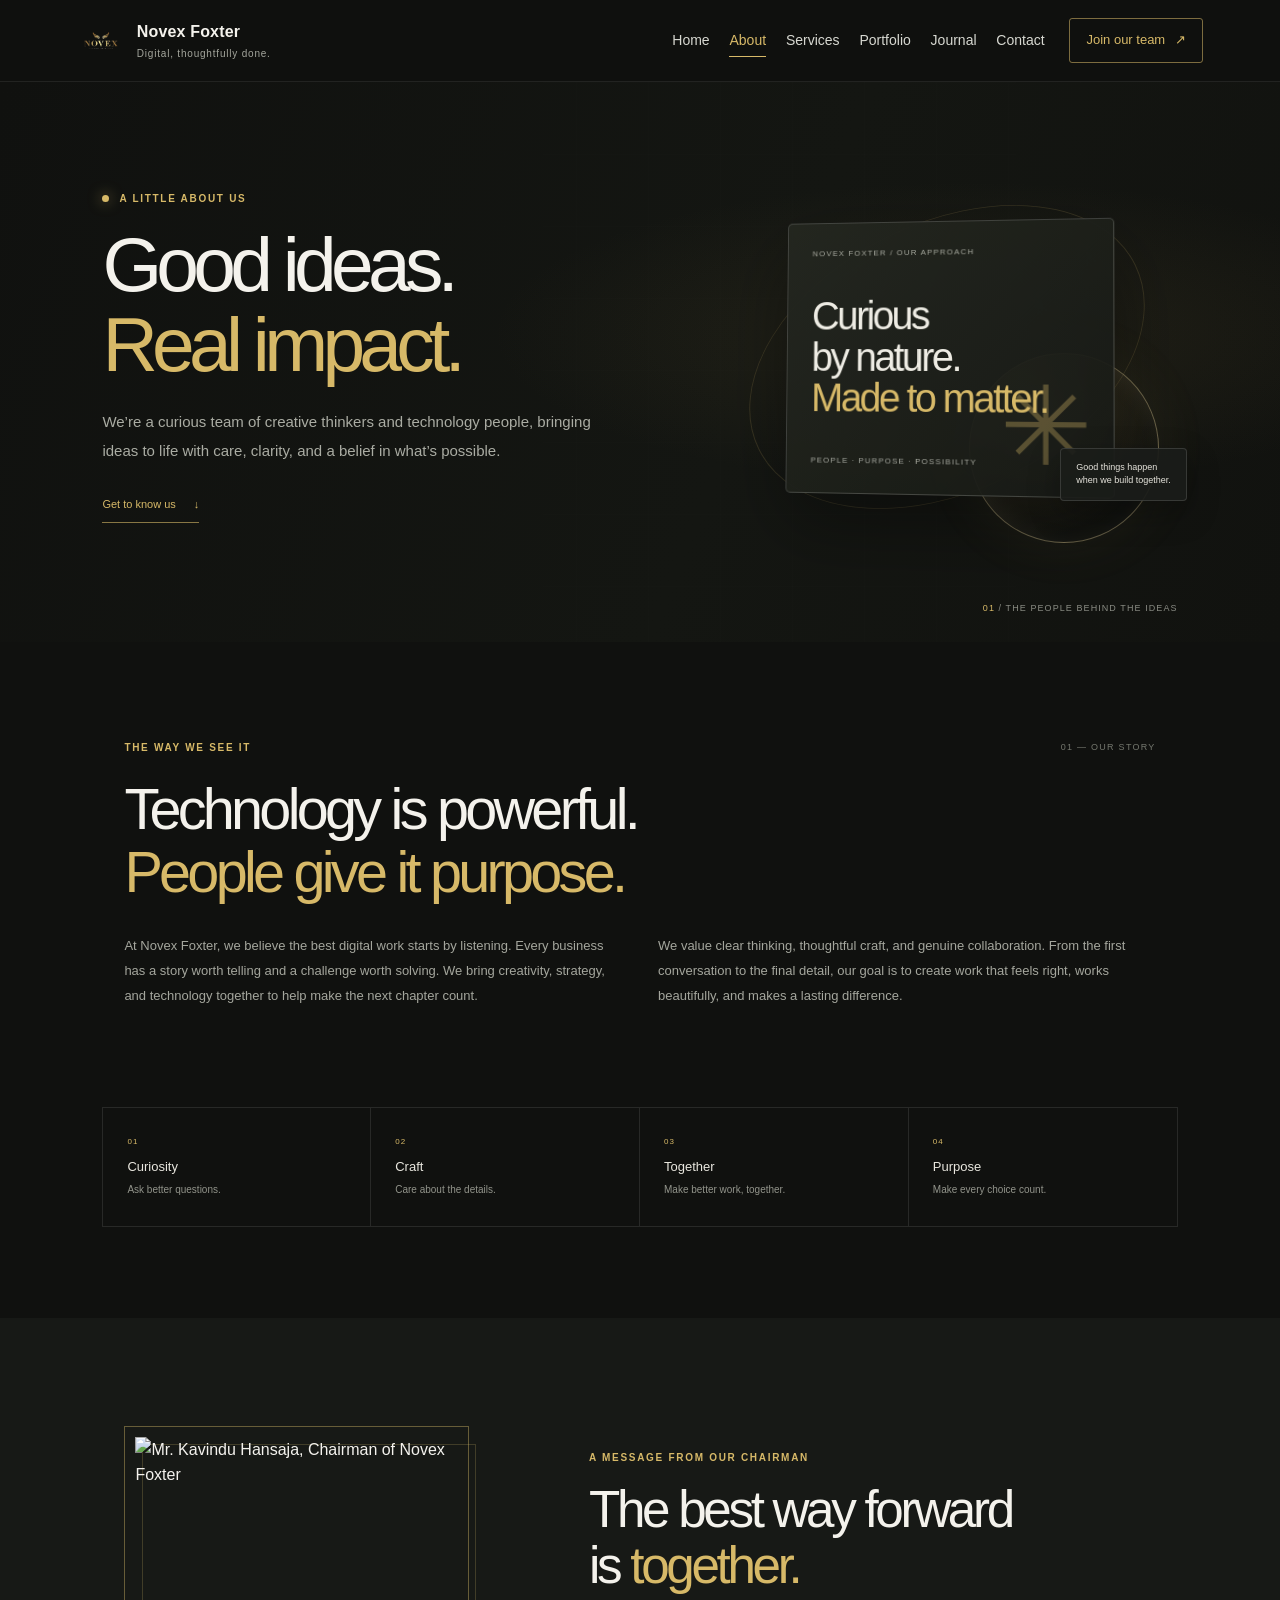
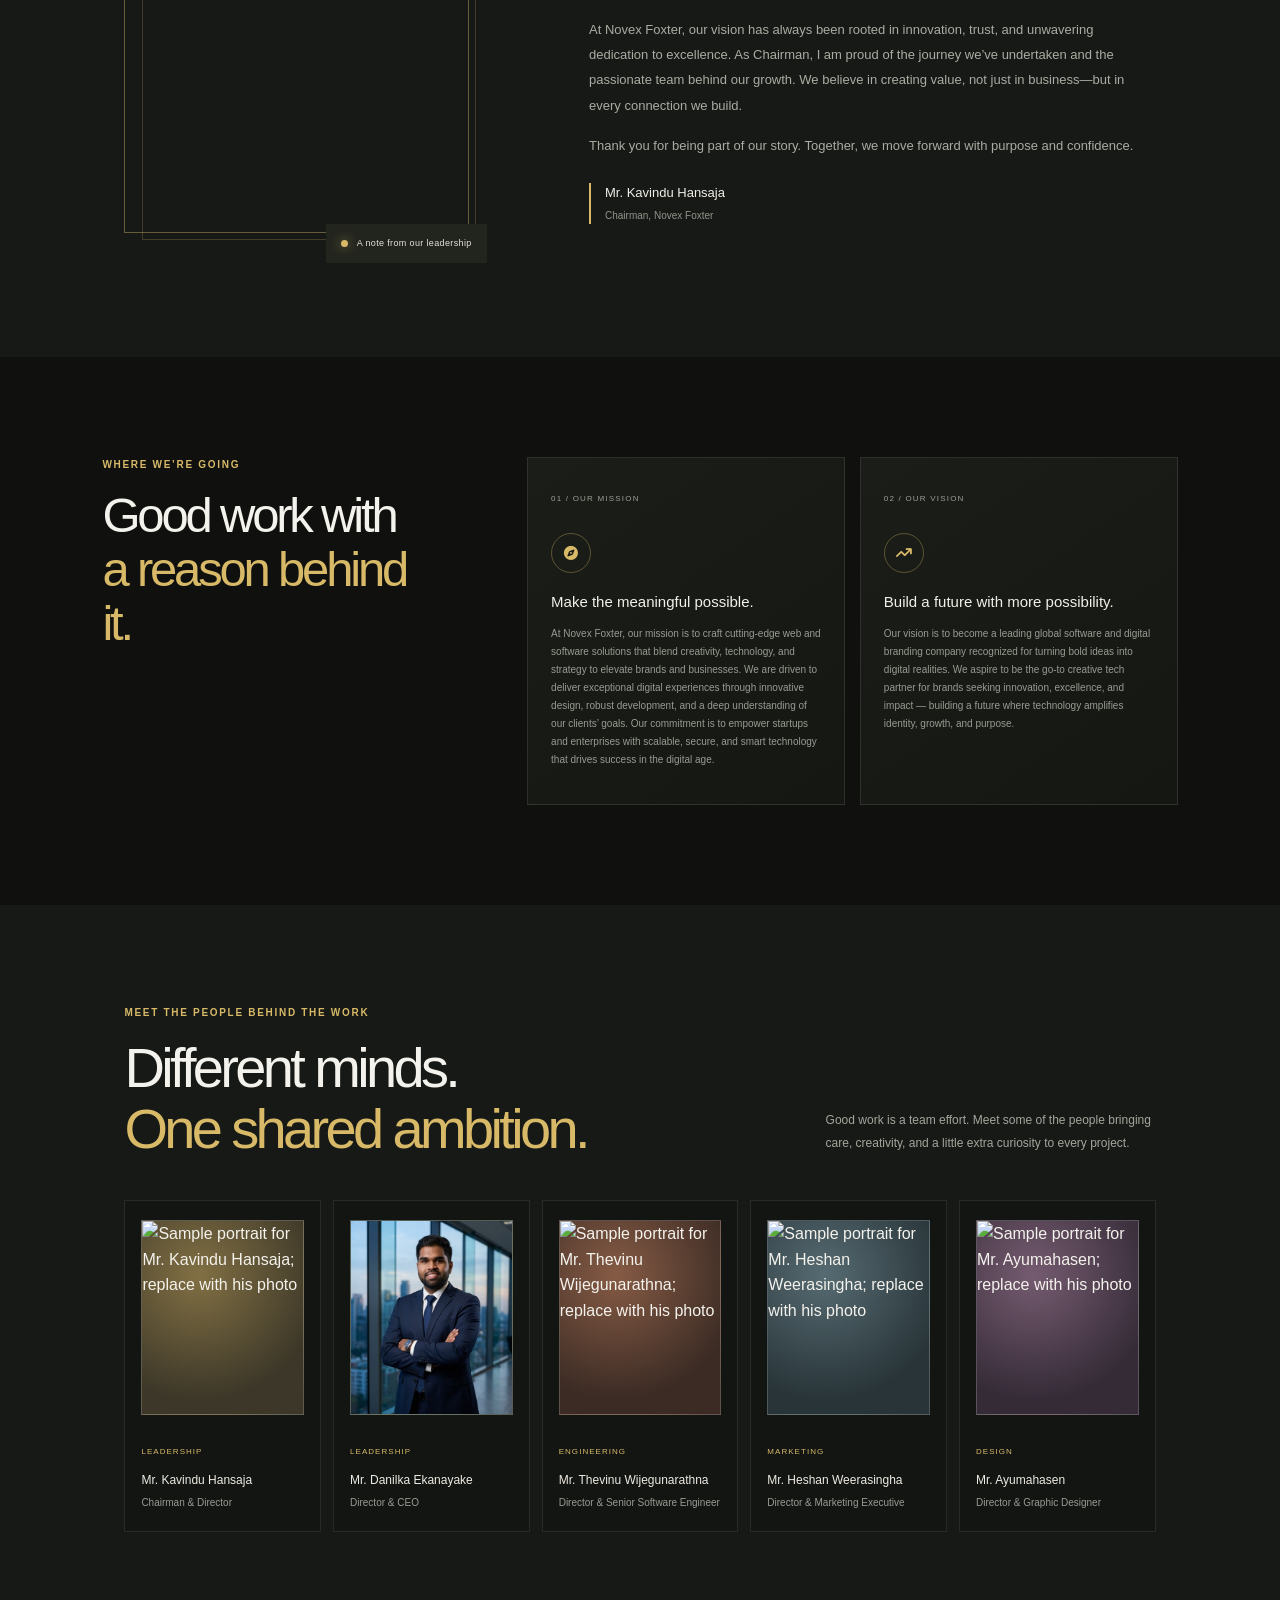
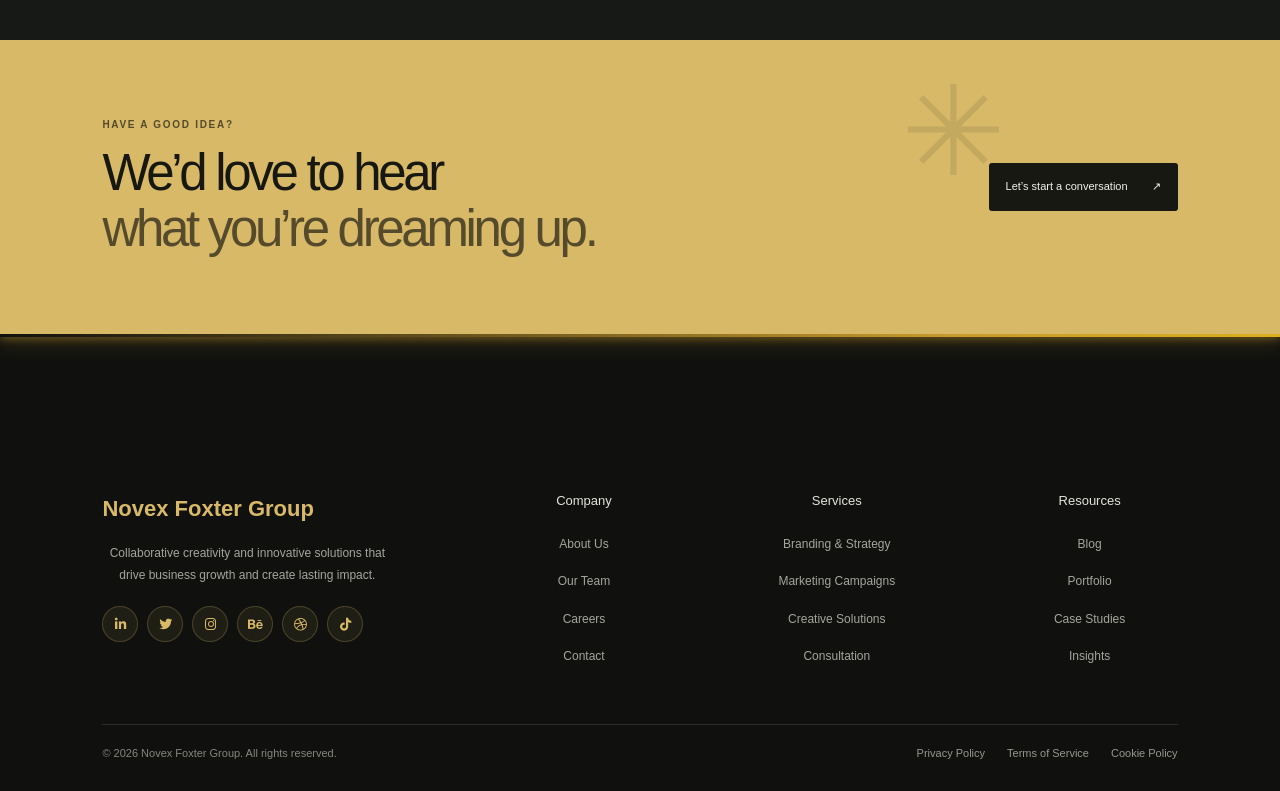
==== commit eae4b5cc: "Updated" ====
--- a/about.html
+++ b/about.html
@@ -10,8 +10,8 @@
   <link href="https://fonts.googleapis.com/css2?family=Poppins:wght@400;600&family=Roboto:wght@300;400&display=swap" rel="stylesheet">
   <link href="https://cdnjs.cloudflare.com/ajax/libs/font-awesome/6.4.0/css/all.min.css" rel="stylesheet">
   <link href="https://cdn.jsdelivr.net/npm/aos@2.3.4/dist/aos.css" rel="stylesheet" />
+  <link rel="stylesheet" href="About.css" />
   <link rel="stylesheet" href="Site-chrome.css" />
-  <link rel="stylesheet" href="About.css" />
 </head>
 <body>
 <header class="header" data-aos="fade-down">
@@ -145,31 +145,41 @@
       </div>
       <div class="about-team-grid">
         <article class="about-person">
-          <div class="person-avatar avatar-gold" aria-hidden="true"><span>KH</span><i class="fa-solid fa-sparkles"></i></div>
+          <div class="person-avatar avatar-gold">
+            <img src="https://images.unsplash.com/photo-1500648767791-00dcc994a43e?auto=format&amp;fit=crop&amp;w=600&amp;h=720&amp;q=80" alt="Sample portrait for Mr. Kavindu Hansaja; replace with his photo" loading="lazy" />
+          </div>
           <span class="person-role">LEADERSHIP</span>
           <h3>Mr. Kavindu Hansaja</h3>
-          <p>Chairman &amp; Director (CEO)</p>
-        </article>
-        <article class="about-person">
-          <div class="person-avatar avatar-olive" aria-hidden="true"><span>DE</span><i class="fa-solid fa-code"></i></div>
-          <span class="person-role">ENGINEERING</span>
+          <p>Chairman &amp; Director</p>
+        </article>
+        <article class="about-person">
+          <div class="person-avatar avatar-olive">
+            <img src="Pictures/1792512457467.jpg" alt="Sample portrait for Mr. Danilka Ekanayake; replace with his photo" loading="lazy" />
+          </div>
+          <span class="person-role">LEADERSHIP</span>
           <h3>Mr. Danilka Ekanayake</h3>
-          <p>Director &amp; Senior Software Engineer</p>
-        </article>
-        <article class="about-person">
-          <div class="person-avatar avatar-rust" aria-hidden="true"><span>TW</span><i class="fa-solid fa-laptop-code"></i></div>
+          <p>Director &amp; CEO</p>
+        </article>
+        <article class="about-person">
+          <div class="person-avatar avatar-rust">
+            <img src="https://images.unsplash.com/photo-1507003211169-0a1dd7228f2d?auto=format&amp;fit=crop&amp;w=600&amp;h=720&amp;q=80" alt="Sample portrait for Mr. Thevinu Wijegunarathna; replace with his photo" loading="lazy" />
+          </div>
           <span class="person-role">ENGINEERING</span>
           <h3>Mr. Thevinu Wijegunarathna</h3>
           <p>Director &amp; Senior Software Engineer</p>
         </article>
         <article class="about-person">
-          <div class="person-avatar avatar-blue" aria-hidden="true"><span>HW</span><i class="fa-solid fa-bullhorn"></i></div>
+          <div class="person-avatar avatar-blue">
+            <img src="https://images.unsplash.com/photo-1507591064344-4c6ce005b128?auto=format&amp;fit=crop&amp;w=600&amp;h=720&amp;q=80" alt="Sample portrait for Mr. Heshan Weerasingha; replace with his photo" loading="lazy" />
+          </div>
           <span class="person-role">MARKETING</span>
           <h3>Mr. Heshan Weerasingha</h3>
           <p>Director &amp; Marketing Executive</p>
         </article>
         <article class="about-person">
-          <div class="person-avatar avatar-plum" aria-hidden="true"><span>AY</span><i class="fa-solid fa-pen-nib"></i></div>
+          <div class="person-avatar avatar-plum">
+            <img src="https://images.unsplash.com/photo-1519085360753-af0119f7cbe7?auto=format&amp;fit=crop&amp;w=600&amp;h=720&amp;q=80" alt="Sample portrait for Mr. Ayumahasen; replace with his photo" loading="lazy" />
+          </div>
           <span class="person-role">DESIGN</span>
           <h3>Mr. Ayumahasen</h3>
           <p>Director &amp; Graphic Designer</p>
@@ -272,22 +282,21 @@
         <p>© 2026 Novex Foxter Group. All rights reserved.</p>
 
         <div class="footer-links">
-            <a href="#">Privacy Policy</a>
-            <a href="#">Terms of Service</a>
-            <a href="#">Cookie Policy</a>
+            <a href="Privacy policy.html">Privacy Policy</a>
+            <a href="Terms of Service.html">Terms of Service</a>
+            <a href="Cookie Policy.html">Cookie Policy</a>
         </div>
 
     </div>
 
 </footer>
-    <script src="Novex.js"></script>
-    <script src="https://unpkg.com/aos@2.3.1/dist/aos.js"></script>
-  <script>
-    AOS.init({ duration: 1200 });
-  </script>
-
-    <button id="backToTop" title="Back to Top">
-    <i class="fas fa-arrow-up"></i>
-</button>
+ <button id="backToTop" type="button" aria-label="Back to top" title="Back to top">
+   <i class="fas fa-arrow-up" aria-hidden="true"></i>
+ </button>
+   <script src="Novex.js"></script>
+   <script src="https://unpkg.com/aos@2.3.1/dist/aos.js"></script>
+ <script>
+   AOS.init({ duration: 1200 });
+ </script>
 </body>
 </html>    
--- a/About.css
+++ b/About.css
@@ -569,55 +569,31 @@
 
 .about-page .person-avatar {
   position: relative;
-  display: grid;
-  width: 72px;
-  height: 72px;
+  width: 100%;
+  aspect-ratio: 5 / 6;
   margin-bottom: 21px;
-  place-items: center;
   overflow: hidden;
   border: 1px solid rgba(255, 255, 255, 0.18);
-  border-radius: 50%;
+  background: #302e27;
+}
+
+.about-page .person-avatar img {
+  display: block;
+  width: 100%;
+  height: 100%;
+  object-fit: cover;
+  object-position: center 35%;
+}
+
+.about-page .person-photo-note {
+  position: absolute;
+  right: 8px;
+  bottom: 8px;
+  padding: 5px 7px;
+  background: rgba(23, 25, 22, 0.82);
   color: #f2efe4;
-}
-
-.about-page .person-avatar::before,
-.about-page .person-avatar::after {
-  position: absolute;
-  border: 1px solid rgba(255, 255, 255, 0.19);
-  border-radius: 50%;
-  content: "";
-}
-
-.about-page .person-avatar::before {
-  inset: 8px;
-}
-
-.about-page .person-avatar::after {
-  inset: 18px;
-}
-
-.about-page .person-avatar span {
-  position: relative;
-  z-index: 1;
-  font-size: 16px;
-  font-weight: 500;
-  letter-spacing: -0.04em;
-}
-
-.about-page .person-avatar i {
-  position: absolute;
-  right: -2px;
-  bottom: 1px;
-  z-index: 1;
-  display: grid;
-  width: 23px;
-  height: 23px;
-  place-items: center;
-  border: 2px solid #171916;
-  border-radius: 50%;
-  background: #d7b968;
-  color: #171811;
-  font-size: 9px;
+  font-size: 7px;
+  letter-spacing: 0.12em;
 }
 
 .about-page .avatar-gold {
@@ -985,13 +961,7 @@
   }
 
   .about-page .person-avatar {
-    width: 60px;
-    height: 60px;
     margin-bottom: 16px;
-  }
-
-  .about-page .person-avatar span {
-    font-size: 14px;
   }
 
   .about-page .about-person h3 {
--- a/Site-chrome.css
+++ b/Site-chrome.css
@@ -13,6 +13,26 @@
   background: rgba(16, 17, 15, 0.94);
   color: #f4f2ec;
   backdrop-filter: blur(14px);
+}
+
+.header,
+.header * {
+  font-family: "Poppins", "Roboto", Arial, sans-serif;
+}
+
+.site-reveal {
+  opacity: 0;
+  transform: translateY(22px);
+  transition: opacity 600ms ease, transform 600ms cubic-bezier(0.2, 0.7, 0.2, 1);
+}
+
+.site-reveal.site-revealed {
+  opacity: 1;
+  transform: translateY(0);
+}
+
+.site-reveal-item {
+  transition-delay: var(--reveal-delay, 0ms);
 }
 
 .header .logo {
@@ -319,6 +339,49 @@
 
 .footer-links a:hover {
   color: #d7b968;
+}
+
+body #backToTop,
+body.home-page #backToTop {
+  position: fixed;
+  right: 22px;
+  bottom: 22px;
+  z-index: 1000;
+  display: flex;
+  width: 46px;
+  height: 46px;
+  align-items: center;
+  justify-content: center;
+  padding: 0;
+  border: 1px solid rgba(215, 185, 104, 0.65);
+  border-radius: 50%;
+  background: #1b1d18;
+  color: #d7b968;
+  font-size: 18px;
+  line-height: 1;
+  cursor: pointer;
+  opacity: 0;
+  visibility: hidden;
+  transform: translateY(12px);
+  transition: opacity 180ms ease, visibility 180ms ease, transform 180ms ease, background 180ms ease, color 180ms ease;
+}
+
+body #backToTop.show,
+body.home-page #backToTop.show {
+  opacity: 1;
+  visibility: visible;
+  transform: translateY(0);
+}
+
+body #backToTop:hover,
+body.home-page #backToTop:hover {
+  background: #d7b968;
+  color: #10110f;
+}
+
+body #backToTop:focus-visible {
+  outline: 2px solid #d7b968;
+  outline-offset: 4px;
 }
 
 .header a:focus-visible,
@@ -434,6 +497,14 @@
 }
 
 @media (max-width: 600px) {
+  body #backToTop,
+  body.home-page #backToTop {
+    right: 16px;
+    bottom: 16px;
+    width: 42px;
+    height: 42px;
+  }
+
   .header {
     padding-right: 18px;
     padding-left: 18px;
@@ -493,6 +564,13 @@
 }
 
 @media (prefers-reduced-motion: reduce) {
+  .site-reveal,
+  .site-reveal.site-revealed {
+    opacity: 1;
+    transform: none;
+    transition: none;
+  }
+
   .header *,
   .footer * {
     scroll-behavior: auto !important;
